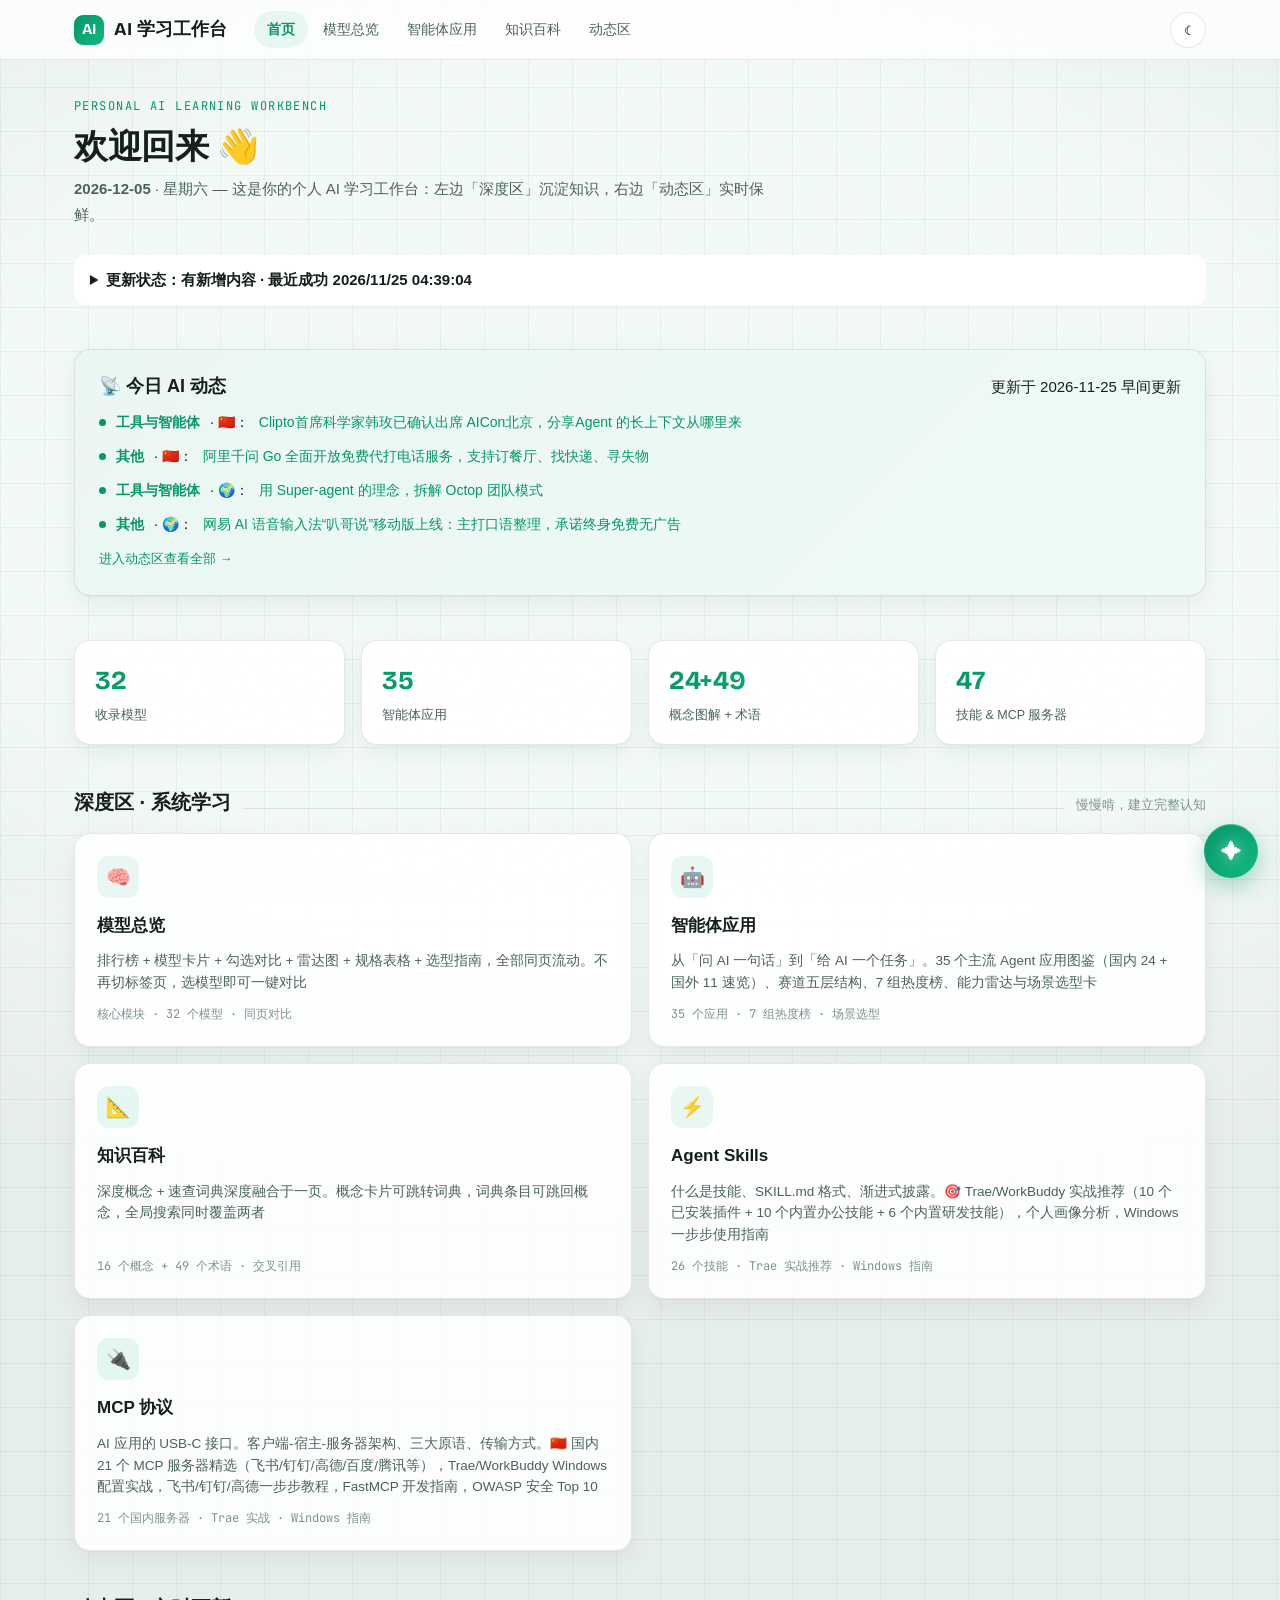
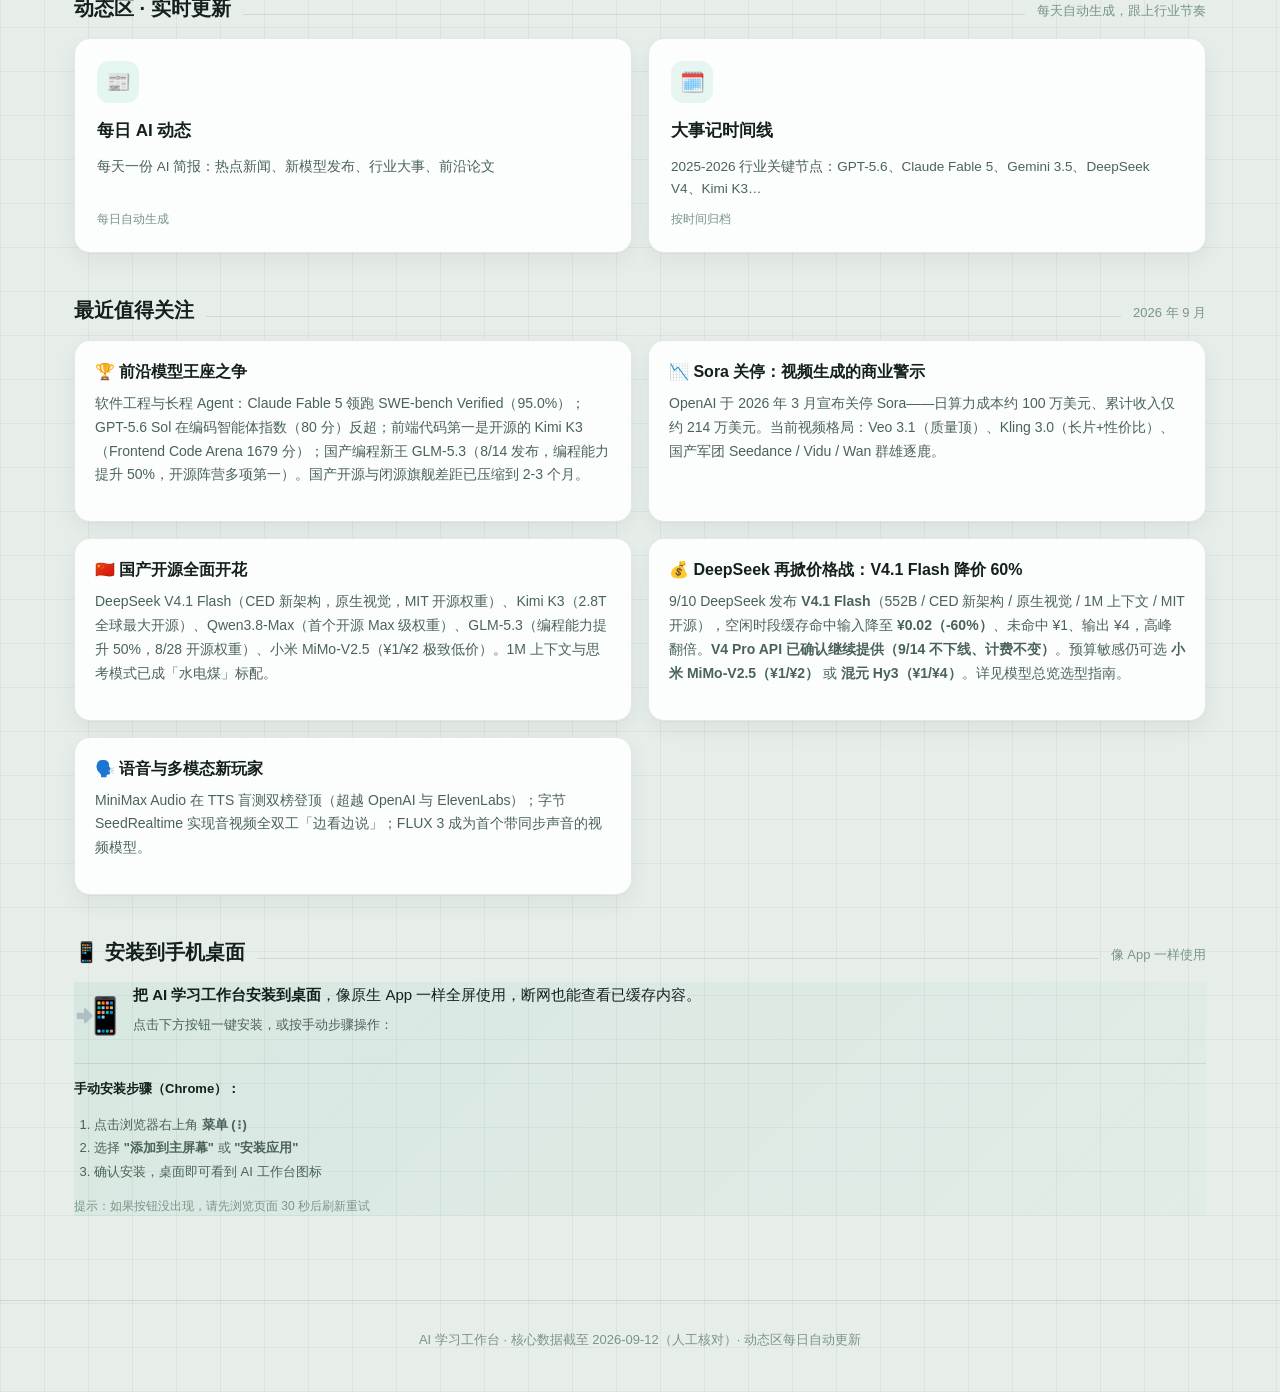
==== index.html @ f8148130 "AI 内容免费更新 2026-11-25_12:39 北京时间" ====
<!-- Generated by Trae Work -->
<!DOCTYPE html>
<html lang="zh-CN">
<head>
<meta charset="UTF-8">
<meta name="viewport" content="width=device-width, initial-scale=1.0, maximum-scale=1.0, user-scalable=no">
<meta name="theme-color" content="#0A1512">
<meta name="apple-mobile-web-app-capable" content="yes">
<meta name="apple-mobile-web-app-status-bar-style" content="black-translucent">
<meta name="apple-mobile-web-app-title" content="AI工作台">
<link rel="manifest" href="./manifest.json">
<link rel="apple-touch-icon" href="./assets/icon-192.png">
<link rel="icon" type="image/x-icon" href="./assets/ai-workbench.ico">
<title>AI 学习工作台 · 首页</title>
<link rel="stylesheet" href="./_shared/css/app.css">
<link rel="stylesheet" href="./_shared/css/splash.css">
</head>
<body>

<nav class="nav">
  <div class="nav-inner">
    <a class="brand" href="index.html">
      <span class="logo">AI</span>
      <span>AI 学习工作台</span>
    </a>
    <div class="nav-links">
      <a href="index.html" class="active">首页</a>
      <a href="models.html">模型总览</a>
      <a href="agents.html">智能体应用</a>
      <a href="concepts.html">知识百科</a>
      <a href="news.html">动态区</a>
    </div>
    <div class="nav-actions">
      <button class="theme-btn" data-theme-btn title="切换主题">☾</button>
    </div>
  </div>
</nav>

<div class="wrap">

  <section class="page-head">
    <span class="kicker">Personal AI Learning Workbench</span>
    <h1>欢迎回来 👋</h1>
    <p class="sub"><b data-today>2026-08-13</b> · <span data-weekday>星期三</span> — 这是你的个人 AI 学习工作台：左边「深度区」沉淀知识，右边「动态区」实时保鲜。</p>
  </section>

  <!-- 今日动态预览：每日定时任务会自动更新此区块（由 update_news.py 联动生成） -->
  <section class="sec" id="today">
    <div class="today-card">
      <div class="dhead">
        <h3>📡 今日 AI 动态</h3>
        <span class="dbadge" data-news-badge>更新于 2026-11-25 早间更新</span>
      </div>
      <!-- __TODAY_CARD__ -->
      <ul>
        <li><b>工具与智能体</b> · 🇨🇳：<a href="https://www.infoq.cn/article/XpM5q7sE88iSlxNsRrVu?utm_source=rss&amp;utm_medium=article" target="_blank" rel="noopener">Clipto首席科学家韩玫已确认出席 AICon北京，分享Agent 的长上下文从哪里来</a></li>
        <li><b>其他</b> · 🇨🇳：<a href="https://www.ithome.com/1/031/977.htm" target="_blank" rel="noopener">阿里千问 Go 全面开放免费代打电话服务，支持订餐厅、找快递、寻失物</a></li>
        <li><b>工具与智能体</b> · 🌍：<a href="https://www.infoq.cn/article/xJVcbBYI4m86a9TIA6HH?utm_source=rss&amp;utm_medium=article" target="_blank" rel="noopener">用 Super-agent 的理念，拆解 Octop 团队模式</a></li>
        <li><b>其他</b> · 🌍：<a href="https://www.ithome.com/1/031/978.htm" target="_blank" rel="noopener">网易 AI 语音输入法“叭哥说”移动版上线：主打口语整理，承诺终身免费无广告</a></li>
      </ul>
      <!-- __END_TODAY_CARD__ -->
      <a class="more" href="news.html">进入动态区查看全部 →</a>
    </div>
  </section>

  <section class="sec">
    <div class="stat-strip">
      <div class="stat"><div class="num">32</div><div class="lbl">收录模型</div></div>
      <div class="stat"><div class="num">35</div><div class="lbl">智能体应用</div></div>
      <div class="stat"><div class="num">24+49</div><div class="lbl">概念图解 + 术语</div></div>
      <div class="stat"><div class="num">47</div><div class="lbl">技能 &amp; MCP 服务器</div></div>
    </div>
  </section>

  <section class="sec">
    <div class="sec-head"><h2>深度区 · 系统学习</h2><div class="rule"></div><span class="hint">慢慢啃，建立完整认知</span></div>
    <div class="grid grid-2">
      <a class="mod-card" href="models.html">
        <div class="icon i1">🧠</div>
        <div class="name">模型总览</div>
        <div class="desc">排行榜 + 模型卡片 + 勾选对比 + 雷达图 + 规格表格 + 选型指南，全部同页流动。不再切标签页，选模型即可一键对比</div>
        <div class="meta">核心模块 · 32 个模型 · 同页对比</div>
      </a>
      <a class="mod-card" href="agents.html">
        <div class="icon i3">🤖</div>
        <div class="name">智能体应用</div>
        <div class="desc">从「问 AI 一句话」到「给 AI 一个任务」。35 个主流 Agent 应用图鉴（国内 24 + 国外 11 速览）、赛道五层结构、7 组热度榜、能力雷达与场景选型卡</div>
        <div class="meta">35 个应用 · 7 组热度榜 · 场景选型</div>
      </a>
      <a class="mod-card" href="concepts.html">
        <div class="icon i2">📐</div>
        <div class="name">知识百科</div>
        <div class="desc">深度概念 + 速查词典深度融合于一页。概念卡片可跳转词典，词典条目可跳回概念，全局搜索同时覆盖两者</div>
        <div class="meta">16 个概念 + 49 个术语 · 交叉引用</div>
      </a>
      <a class="mod-card" href="wiki-skills.html">
        <div class="icon i1">⚡</div>
        <div class="name">Agent Skills</div>
        <div class="desc">什么是技能、SKILL.md 格式、渐进式披露。🎯 Trae/WorkBuddy 实战推荐（10 个已安装插件 + 10 个内置办公技能 + 6 个内置研发技能），个人画像分析，Windows 一步步使用指南</div>
        <div class="meta">26 个技能 · Trae 实战推荐 · Windows 指南</div>
      </a>
      <a class="mod-card" href="wiki-mcp.html">
        <div class="icon i2">🔌</div>
        <div class="name">MCP 协议</div>
        <div class="desc">AI 应用的 USB-C 接口。客户端-宿主-服务器架构、三大原语、传输方式。🇨🇳 国内 21 个 MCP 服务器精选（飞书/钉钉/高德/百度/腾讯等），Trae/WorkBuddy Windows 配置实战，飞书/钉钉/高德一步步教程，FastMCP 开发指南，OWASP 安全 Top 10</div>
        <div class="meta">21 个国内服务器 · Trae 实战 · Windows 指南</div>
      </a>
    </div>
  </section>

  <section class="sec">
    <div class="sec-head"><h2>动态区 · 实时更新</h2><div class="rule"></div><span class="hint">每天自动生成，跟上行业节奏</span></div>
    <div class="grid grid-2">
      <a class="mod-card" href="news.html">
        <div class="icon i2">📰</div>
        <div class="name">每日 AI 动态</div>
        <div class="desc">每天一份 AI 简报：热点新闻、新模型发布、行业大事、前沿论文</div>
        <div class="meta">每日自动生成</div>
      </a>
      <a class="mod-card" href="news.html">
        <div class="icon i3">🗓️</div>
        <div class="name">大事记时间线</div>
        <div class="desc">2025-2026 行业关键节点：GPT-5.6、Claude Fable 5、Gemini 3.5、DeepSeek V4、Kimi K3…</div>
        <div class="meta">按时间归档</div>
      </a>
    </div>
  </section>

  <section class="sec">
    <div class="sec-head"><h2>最近值得关注</h2><div class="rule"></div><span class="hint">2026 年 9 月</span></div>
    <div class="grid grid-2">
      <div class="card">
        <h3 style="font-size:16px">🏆 前沿模型王座之争</h3>
        <p style="font-size:14px;color:var(--muted)">软件工程与长程 Agent：Claude Fable 5 领跑 SWE-bench Verified（95.0%）；GPT-5.6 Sol 在编码智能体指数（80 分）反超；前端代码第一是开源的 Kimi K3（Frontend Code Arena 1679 分）；国产编程新王 GLM-5.3（8/14 发布，编程能力提升 50%，开源阵营多项第一）。国产开源与闭源旗舰差距已压缩到 2-3 个月。</p>
      </div>
      <div class="card">
        <h3 style="font-size:16px">📉 Sora 关停：视频生成的商业警示</h3>
        <p style="font-size:14px;color:var(--muted)">OpenAI 于 2026 年 3 月宣布关停 Sora——日算力成本约 100 万美元、累计收入仅约 214 万美元。当前视频格局：Veo 3.1（质量顶）、Kling 3.0（长片+性价比）、国产军团 Seedance / Vidu / Wan 群雄逐鹿。</p>
      </div>
      <div class="card">
        <h3 style="font-size:16px">🇨🇳 国产开源全面开花</h3>
        <p style="font-size:14px;color:var(--muted)">DeepSeek V4.1 Flash（CED 新架构，原生视觉，MIT 开源权重）、Kimi K3（2.8T 全球最大开源）、Qwen3.8-Max（首个开源 Max 级权重）、GLM-5.3（编程能力提升 50%，8/28 开源权重）、小米 MiMo-V2.5（¥1/¥2 极致低价）。1M 上下文与思考模式已成「水电煤」标配。</p>
      </div>
      <div class="card">
        <h3 style="font-size:16px">💰 DeepSeek 再掀价格战：V4.1 Flash 降价 60%</h3>
        <p style="font-size:14px;color:var(--muted)">9/10 DeepSeek 发布 <b>V4.1 Flash</b>（552B / CED 新架构 / 原生视觉 / 1M 上下文 / MIT 开源），空闲时段缓存命中输入降至 <b>¥0.02（-60%）</b>、未命中 ¥1、输出 ¥4，高峰翻倍。<b>V4 Pro API 已确认继续提供（9/14 不下线、计费不变）</b>。预算敏感仍可选 <b>小米 MiMo-V2.5（¥1/¥2）</b> 或 <b>混元 Hy3（¥1/¥4）</b>。详见模型总览选型指南。</p>
      </div>
      <div class="card">
        <h3 style="font-size:16px">🗣️ 语音与多模态新玩家</h3>
        <p style="font-size:14px;color:var(--muted)">MiniMax Audio 在 TTS 盲测双榜登顶（超越 OpenAI 与 ElevenLabs）；字节 SeedRealtime 实现音视频全双工「边看边说」；FLUX 3 成为首个带同步声音的视频模型。</p>
      </div>
    </div>
  </section>

  <!-- PWA 安装引导卡片 -->
  <section class="sec">
    <div class="sec-head"><h2>📱 安装到手机桌面</h2><div class="rule"></div><span class="hint">像 App 一样使用</span></div>
    <div class="info-card" style="background:linear-gradient(135deg,#05966911,#05966905);border-color:var(--accent);">
      <div style="display:flex;align-items:center;gap:14px;flex-wrap:wrap;">
        <span style="font-size:36px;">📲</span>
        <div style="flex:1;min-width:200px;">
          <p style="font-size:15px;color:var(--ink);margin-bottom:6px;"><b>把 AI 学习工作台安装到桌面</b>，像原生 App 一样全屏使用，断网也能查看已缓存内容。</p>
          <p style="font-size:13px;color:var(--muted);">点击下方按钮一键安装，或按手动步骤操作：</p>
        </div>
      </div>
      <button id="manual-install-btn" style="display:none;margin-top:14px;background:linear-gradient(135deg,#059669,#047857);color:#fff;border:none;border-radius:10px;padding:12px 28px;font-size:15px;font-weight:700;cursor:pointer;box-shadow:0 2px 8px rgba(5,150,105,0.3);width:100%;">立即安装</button>
      <div style="margin-top:14px;padding-top:14px;border-top:1px solid var(--rule);">
        <p style="font-size:13px;color:var(--muted);margin-bottom:8px;"><b style="color:var(--ink);">手动安装步骤（Chrome）：</b></p>
        <ol style="font-size:13px;color:var(--muted);line-height:1.8;padding-left:20px;">
          <li>点击浏览器右上角 <b>菜单 (⋮)</b></li>
          <li>选择 <b>"添加到主屏幕"</b> 或 <b>"安装应用"</b></li>
          <li>确认安装，桌面即可看到 AI 工作台图标</li>
        </ol>
        <p style="font-size:12px;color:var(--faint);margin-top:8px;">提示：如果按钮没出现，请先浏览页面 30 秒后刷新重试</p>
      </div>
    </div>
  </section>

</div>

<footer>
  <div>AI 学习工作台 · 核心数据截至 2026-09-12（人工核对）· 动态区每日自动更新</div>
</footer>

<!-- PWA 安装浮动提示条 -->
<div id="install-banner" style="display:none;position:fixed;bottom:70px;left:50%;transform:translateX(-50%);width:calc(100% - 32px);max-width:420px;background:linear-gradient(135deg,#059669,#047857);color:#fff;border-radius:14px;padding:14px 16px;box-shadow:0 4px 20px rgba(5,150,105,0.4);z-index:9999;align-items:center;gap:12px;font-size:14px;">
  <span style="font-size:24px;flex-shrink:0;">📱</span>
  <div style="flex:1;line-height:1.5;">
    <b>安装到桌面</b><br>
    <span style="font-size:12px;opacity:0.9;">像 App 一样使用，离线也能看</span>
  </div>
  <button id="install-btn" style="background:#fff;color:#059669;border:none;border-radius:8px;padding:8px 16px;font-size:13px;font-weight:700;cursor:pointer;flex-shrink:0;white-space:nowrap;">安装</button>
  <button id="install-close" style="background:rgba(255,255,255,0.2);color:#fff;border:none;border-radius:50%;width:24px;height:24px;font-size:14px;cursor:pointer;flex-shrink:0;display:flex;align-items:center;justify-content:center;line-height:1;">×</button>
</div>

<script src="./_shared/js/app.js"></script>
<script src="./_shared/js/splash.js"></script>
</body>
</html>
---- _shared/css/app.css ----
/* ============================================================
   AI 学习工作台 · 共享样式系统
   ============================================================ */

@font-face {
  font-family: 'BricolageGrotesque';
  src: url('../fonts/BricolageGrotesque-Regular.ttf') format('truetype');
  font-weight: 400;
  font-style: normal;
  font-display: swap;
}
@font-face {
  font-family: 'BricolageGrotesque';
  src: url('../fonts/BricolageGrotesque-Bold.ttf') format('truetype');
  font-weight: 700;
  font-style: normal;
  font-display: swap;
}
@font-face {
  font-family: 'JetBrainsMono';
  src: url('../fonts/JetBrainsMono-Regular.ttf') format('truetype');
  font-weight: 400;
  font-style: normal;
  font-display: swap;
}

/* ---------- 主题变量 ---------- */
:root {
  color-scheme: light;
  --bg: #F4FBF7;
  --bg2: #FFFFFF;
  --ink: #14201B;
  --muted: #4A6358;
  --faint: #7A9489;
  --rule: rgba(20, 32, 27, 0.10);
  --accent: #059669;
  --accent-soft: rgba(5, 150, 105, 0.08);
  --accent-strong: rgba(5, 150, 105, 0.14);
  --accent2: #10B981;
  --accent2-soft: rgba(16, 185, 129, 0.10);
  --danger: #E8463A;
  --shadow: 0 1px 2px rgba(20, 32, 27, 0.04), 0 8px 24px rgba(20, 32, 27, 0.06);
  --shadow-lg: 0 2px 4px rgba(20, 32, 27, 0.05), 0 16px 40px rgba(20, 32, 27, 0.10);
  --radius: 10px;
  --radius-lg: 16px;
  --font-sans: 'PingFang SC', 'Microsoft YaHei', 'Noto Sans SC', -apple-system, 'Segoe UI', Roboto, sans-serif;
  --font-display: 'BricolageGrotesque', 'PingFang SC', 'Microsoft YaHei', sans-serif;
  --font-mono: 'JetBrainsMono', ui-monospace, Consolas, monospace;
  --nav-h: 60px;
  /* ---- 图表配色（厂商色板，散点图等按厂商分组时用）----
   * 亮色主题：高饱和 + 彼此色相拉开，浅底上互相可辨 */
  --chart-c1: #059669;
  --chart-c2: #2563EB;
  --chart-c3: #D97706;
  --chart-c4: #7C3AED;
  --chart-c5: #0891B2;
  --chart-c6: #DB2777;
  --chart-c7: #65A30D;
  --chart-c8: #EA580C;
  --chart-c9: #4F46E5;
  --chart-c10: #0D9488;
  --chart-c11: #C026D3;
  --chart-c12: #B45309;
  --page-bg: radial-gradient(1100px 420px at 12% -6%, rgba(5, 150, 105, 0.07), transparent 60%),
             radial-gradient(900px 380px at 88% -4%, rgba(16, 185, 129, 0.08), transparent 55%);
}

:root[data-theme="dark"] {
  color-scheme: dark;
  --bg: #0D1A14;
  --bg2: #152620;
  --ink: #E4F5EC;
  --muted: #9CC4B0;
  --faint: #5E8270;
  --rule: rgba(228, 245, 236, 0.10);
  --accent: #34D399;
  --accent-soft: rgba(52, 211, 153, 0.12);
  --accent-strong: rgba(52, 211, 153, 0.20);
  --accent2: #6EE7B7;
  --accent2-soft: rgba(110, 231, 183, 0.12);
  --danger: #F27062;
  --shadow: 0 1px 2px rgba(0, 0, 0, 0.3), 0 8px 24px rgba(0, 0, 0, 0.35);
  --shadow-lg: 0 2px 4px rgba(0, 0, 0, 0.35), 0 16px 40px rgba(0, 0, 0, 0.45);
  /* 暗色主题厂商色板：统一提亮 + 降饱和，暗底上不刺眼、互相仍可分 */
  --chart-c1: #34D399;
  --chart-c2: #60A5FA;
  --chart-c3: #FBBF24;
  --chart-c4: #A78BFA;
  --chart-c5: #22D3EE;
  --chart-c6: #F472B6;
  --chart-c7: #A3E635;
  --chart-c8: #FB923C;
  --chart-c9: #818CF8;
  --chart-c10: #2DD4BF;
  --chart-c11: #E879F9;
  --chart-c12: #FCD34D;
  --page-bg: radial-gradient(1100px 420px at 12% -6%, rgba(52, 211, 153, 0.10), transparent 60%),
             radial-gradient(900px 380px at 88% -4%, rgba(110, 231, 183, 0.08), transparent 55%);
}

@media (prefers-color-scheme: dark) {
  :root:not([data-theme]) { color-scheme: dark; }
}

/* ---------- 基础 ---------- */
* { box-sizing: border-box; }
html { -webkit-text-size-adjust: 100%; overflow-x: hidden; }
body {
  margin: 0;
  font-family: var(--font-sans);
  font-size: 15px;
  line-height: 1.7;
  color: var(--ink);
  background: var(--page-bg), var(--bg);
  overflow-x: hidden;
  background-attachment: fixed;
}

/* 移动端：移除 background-attachment: fixed（安卓长页面渲染 bug 根源） */
@media (max-width: 640px) {
  body { background-attachment: scroll; }
}
a { color: var(--accent); text-decoration: none; }
a:hover { text-decoration: underline; }
h1, h2, h3, h4 { line-height: 1.35; margin: 0 0 0.6em; font-weight: 700; }
p { margin: 0 0 1em; }
code {
  font-family: var(--font-mono);
  font-size: 0.88em;
  background: var(--accent-soft);
  color: var(--accent);
  padding: 0.12em 0.4em;
  border-radius: 6px;
}
::selection { background: var(--accent-strong); }

/* ---------- 导航 ---------- */
.nav {
  position: sticky;
  top: 0;
  z-index: 100;
  height: var(--nav-h);
  background: color-mix(in srgb, var(--bg2) 82%, transparent);
  backdrop-filter: blur(14px);
  -webkit-backdrop-filter: blur(14px);
  border-bottom: 1px solid var(--rule);
}
.nav-inner {
  max-width: 1180px;
  margin: 0 auto;
  padding: 0 24px;
  height: 100%;
  display: flex;
  align-items: center;
  gap: 8px;
}
.brand {
  display: flex;
  align-items: center;
  gap: 10px;
  font-family: var(--font-display);
  font-weight: 700;
  font-size: 18px;
  color: var(--ink);
  letter-spacing: 0.2px;
  margin-right: 18px;
  white-space: nowrap;
}
.brand:hover { text-decoration: none; }
.brand .logo {
  width: 30px;
  height: 30px;
  border-radius: 9px;
  background: linear-gradient(135deg, var(--accent), var(--accent2));
  display: grid;
  place-items: center;
  color: #fff;
  font-size: 15px;
  font-weight: 700;
  flex: none;
}
.nav-links {
  display: flex;
  gap: 2px;
  overflow-x: auto;
  scrollbar-width: none;
  flex: 1;
}
.nav-links::-webkit-scrollbar { display: none; }
.nav-links a {
  padding: 7px 13px;
  border-radius: 999px;
  font-size: 14px;
  color: var(--muted);
  white-space: nowrap;
  transition: all 0.15s ease;
}
.nav-links a:hover { color: var(--ink); background: var(--accent-soft); text-decoration: none; }
.nav-links a.active {
  color: var(--accent);
  background: var(--accent-soft);
  font-weight: 600;
}
.nav-actions { display: flex; align-items: center; gap: 10px; flex: none; }
.theme-btn {
  border: 1px solid var(--rule);
  background: var(--bg2);
  color: var(--muted);
  width: 36px;
  height: 36px;
  border-radius: 50%;
  cursor: pointer;
  font-size: 15px;
  display: grid;
  place-items: center;
  transition: all 0.15s ease;
}
.theme-btn:hover { color: var(--accent); border-color: var(--accent); }

/* ---------- 布局 ---------- */
.wrap { max-width: 1180px; margin: 0 auto; padding: 36px 24px 72px; }
.page-head { margin-bottom: 28px; }
.page-head .kicker {
  font-family: var(--font-mono);
  font-size: 12px;
  letter-spacing: 0.12em;
  text-transform: uppercase;
  color: var(--accent);
  margin-bottom: 8px;
  display: block;
}
.page-head h1 {
  font-family: var(--font-display);
  font-size: clamp(26px, 4vw, 34px);
  font-weight: 700;
  letter-spacing: -0.3px;
  margin-bottom: 6px;
}
.page-head .sub { color: var(--muted); max-width: 720px; font-size: 15px; }
.sec { margin: 44px 0 0; }
.sec-head { display: flex; align-items: baseline; gap: 12px; margin-bottom: 16px; }
.sec-head h2 { font-size: 20px; margin: 0; flex: none; }
.sec-head .rule { flex: 1; height: 1px; background: var(--rule); }
.sec-head .hint { color: var(--faint); font-size: 13px; }

/* ---------- 卡片 ---------- */
.card {
  background: color-mix(in srgb, var(--bg2) 88%, transparent);
  border: 1px solid var(--rule);
  border-radius: var(--radius-lg);
  padding: 20px;
  box-shadow: var(--shadow);
}
.grid { display: grid; gap: 16px; }
.grid-2 { grid-template-columns: repeat(2, 1fr); }
.grid-3 { grid-template-columns: repeat(3, 1fr); }
.grid-4 { grid-template-columns: repeat(4, 1fr); }

/* 首页模块卡 */
.mod-card {
  background: color-mix(in srgb, var(--bg2) 88%, transparent);
  border: 1px solid var(--rule);
  border-radius: var(--radius-lg);
  padding: 22px;
  box-shadow: var(--shadow);
  display: flex;
  flex-direction: column;
  gap: 10px;
  transition: transform 0.18s ease, box-shadow 0.18s ease, border-color 0.18s ease;
  color: var(--ink);
}
.mod-card:hover {
  text-decoration: none;
  transform: translateY(-3px);
  box-shadow: var(--shadow-lg);
  border-color: var(--accent);
}
.mod-card .icon {
  width: 42px;
  height: 42px;
  border-radius: 12px;
  display: grid;
  place-items: center;
  font-size: 20px;
  margin-bottom: 4px;
}
.mod-card .icon.i1 { background: var(--accent-soft); }
.mod-card .icon.i2 { background: var(--accent2-soft); }
.mod-card .icon.i3 { background: linear-gradient(135deg, var(--accent-soft), var(--accent2-soft)); }
.mod-card .name { font-size: 17px; font-weight: 700; }
.mod-card .desc { font-size: 13.5px; color: var(--muted); line-height: 1.6; flex: 1; }
.mod-card .meta { font-family: var(--font-mono); font-size: 12px; color: var(--faint); }

/* 标签 */
.tags { display: flex; flex-wrap: wrap; gap: 6px; }
.tag {
  display: inline-block;
  font-size: 12px;
  font-weight: 600;
  padding: 3px 10px;
  border-radius: 999px;
  border: 1px solid var(--rule);
  color: var(--muted);
  background: var(--bg2);
  white-space: nowrap;
}
.tag.t-accent { color: var(--accent); border-color: var(--accent); background: var(--accent-soft); }
.tag.t-teal { color: var(--accent2); border-color: var(--accent2); background: var(--accent2-soft); }
.tag.t-amber { color: #B45309; border-color: rgba(180, 83, 9, 0.35); background: rgba(245, 158, 11, 0.10); }
.tag.t-red { color: var(--danger); border-color: rgba(232, 70, 58, 0.35); background: rgba(232, 70, 58, 0.08); }

/* 徽章条 */
.stat-strip { display: grid; grid-template-columns: repeat(4, 1fr); gap: 16px; margin: 24px 0; }
.stat {
  background: color-mix(in srgb, var(--bg2) 88%, transparent);
  border: 1px solid var(--rule);
  border-radius: var(--radius-lg);
  padding: 18px 20px;
  box-shadow: var(--shadow);
}
.stat .num {
  font-family: var(--font-display);
  font-size: 26px;
  font-weight: 700;
  letter-spacing: -0.3px;
  background: linear-gradient(120deg, var(--accent), var(--accent2));
  -webkit-background-clip: text;
  background-clip: text;
  color: transparent;
}
.stat .lbl { font-size: 12.5px; color: var(--muted); margin-top: 2px; }

/* ---------- 表格 ---------- */
.table-wrap {
  overflow-x: auto;
  overflow-y: auto;
  max-height: 640px;
  border: 1px solid var(--rule);
  border-radius: var(--radius);
  background: var(--bg2);
  box-shadow: var(--shadow);
}
table { width: 100%; border-collapse: collapse; font-size: 14px; min-width: 720px; }
th {
  text-align: left;
  font-size: 12.5px;
  font-weight: 600;
  color: var(--muted);
  padding: 12px 14px;
  border-bottom: 1px solid var(--rule);
  background: color-mix(in srgb, var(--bg2) 96%, var(--ink) 4%);
  position: sticky;
  top: 0;
  z-index: 1;
  white-space: nowrap;
}
td { padding: 12px 14px; border-bottom: 1px solid var(--rule); vertical-align: top; }
tr:last-child td { border-bottom: none; }
tbody tr { transition: background 0.12s ease; }
tbody tr:hover { background: var(--accent-soft); }
td .row-t { font-weight: 600; }

/* 模型卡片（知识库） */
.model-card {
  background: color-mix(in srgb, var(--bg2) 88%, transparent);
  border: 1px solid var(--rule);
  border-radius: var(--radius-lg);
  padding: 22px;
  box-shadow: var(--shadow);
  display: flex;
  flex-direction: column;
  gap: 12px;
}
.model-card .head { display: flex; align-items: flex-start; justify-content: space-between; gap: 12px; }
.model-card .head h3 { font-size: 18px; margin: 0; }
.model-card .head .en { font-family: var(--font-display); font-size: 13px; color: var(--faint); font-weight: 400; }
.model-card .kv { display: grid; grid-template-columns: 74px 1fr; gap: 6px 10px; font-size: 13.5px; }
.model-card .kv dt { color: var(--faint); font-size: 12.5px; }
.model-card .kv dd { margin: 0; color: var(--ink); }
.model-card .desc { font-size: 13.5px; color: var(--muted); line-height: 1.7; }
.model-card .fact {
  background: var(--accent-soft);
  border-left: 3px solid var(--accent);
  border-radius: 0 8px 8px 0;
  padding: 10px 14px;
  font-size: 13px;
  color: var(--ink);
}
.model-card .fact b { color: var(--accent); }

/* 概念卡 */
.concept-card {
  background: color-mix(in srgb, var(--bg2) 88%, transparent);
  border: 1px solid var(--rule);
  border-radius: var(--radius-lg);
  padding: 22px;
  box-shadow: var(--shadow);
  display: flex;
  flex-direction: column;
  gap: 8px;
}
.concept-card .term { font-size: 17px; font-weight: 700; display: flex; align-items: center; gap: 10px; flex-wrap: wrap; }
.concept-card .term .en { font-family: var(--font-mono); font-size: 12.5px; color: var(--accent); font-weight: 400; }
.concept-card p { font-size: 14px; color: var(--muted); line-height: 1.75; margin: 0; }
.concept-card .eg {
  background: var(--accent2-soft);
  border-radius: 8px;
  padding: 10px 14px;
  font-size: 13px;
  color: var(--ink);
}
.concept-card .eg b { color: var(--accent2); }

/* 词典 */
.gloss-search {
  width: 100%;
  max-width: 560px;
  padding: 12px 18px;
  font-size: 15px;
  font-family: var(--font-sans);
  color: var(--ink);
  background: var(--bg2);
  border: 1px solid var(--rule);
  border-radius: 999px;
  outline: none;
  box-shadow: var(--shadow);
  transition: border-color 0.15s ease;
}
.gloss-search:focus { border-color: var(--accent); }
.gloss-list { margin-top: 20px; display: grid; gap: 10px; }
.gloss-item {
  background: color-mix(in srgb, var(--bg2) 88%, transparent);
  border: 1px solid var(--rule);
  border-radius: var(--radius);
  padding: 14px 18px;
  display: flex;
  gap: 16px;
  align-items: baseline;
  box-shadow: var(--shadow);
}
.gloss-item .gt {
  font-family: var(--font-mono);
  font-size: 14px;
  font-weight: 700;
  color: var(--accent);
  min-width: 150px;
  flex: none;
}
.gloss-item .gd { font-size: 14px; color: var(--muted); }
.gloss-item .gd b { color: var(--ink); font-weight: 600; }
.hidden { display: none !important; }

/* 动态区 */
.tabs { display: flex; gap: 4px; border-bottom: 1px solid var(--rule); margin-bottom: 22px; overflow-x: auto; scrollbar-width: none; }
.tabs::-webkit-scrollbar { display: none; }
.tab-btn {
  border: none;
  background: none;
  padding: 10px 16px;
  font-size: 14.5px;
  font-weight: 600;
  color: var(--muted);
  cursor: pointer;
  border-bottom: 2px solid transparent;
  margin-bottom: -1px;
  white-space: nowrap;
  transition: color 0.15s ease;
  font-family: var(--font-sans);
}
.tab-btn:hover { color: var(--ink); }
.tab-btn.active { color: var(--accent); border-bottom-color: var(--accent); }
.tab-pane { display: none; }
.tab-pane.active { display: block; }

.news-day {
  background: color-mix(in srgb, var(--bg2) 88%, transparent);
  border: 1px solid var(--rule);
  border-radius: var(--radius-lg);
  padding: 22px 24px;
  margin-bottom: 18px;
  box-shadow: var(--shadow);
}
.news-day .dhead { display: flex; align-items: center; gap: 14px; margin-bottom: 14px; }
.news-day .ddate { font-family: var(--font-display); font-size: 20px; font-weight: 700; letter-spacing: -0.2px; }
.news-day .dbadge {
  font-size: 12px;
  font-weight: 600;
  color: var(--accent);
  background: var(--accent-soft);
  padding: 3px 12px;
  border-radius: 999px;
  border: 1px solid var(--accent);
}
.news-item {
  display: flex;
  gap: 14px;
  padding: 12px 0;
  border-top: 1px dashed var(--rule);
  align-items: flex-start;
}
.news-item:first-of-type { border-top: none; }
.news-item .cat {
  flex: none;
  font-size: 12px;
  font-weight: 700;
  padding: 3px 10px;
  border-radius: 8px;
  margin-top: 2px;
  min-width: 64px;
  text-align: center;
}
.news-item .cat.c-model { background: var(--accent-soft); color: var(--accent); }
.news-item .cat.c-news { background: var(--accent2-soft); color: var(--accent2); }
.news-item .cat.c-paper { background: var(--accent-strong); color: var(--accent); }
.news-item .cat.c-event { background: rgba(245, 158, 11, 0.12); color: #B45309; }
.news-item .body h4 { font-size: 15px; margin: 0 0 4px; }
.news-item .body p { font-size: 13.5px; color: var(--muted); margin: 0; }
.news-item .body .src { font-size: 12px; color: var(--faint); margin-top: 6px; display: block; }
.news-item .body h4 a { color: inherit; text-decoration: none; }
.news-item .body h4 a:hover { color: var(--accent); text-decoration: underline; }
.news-item .body .src a { color: var(--faint); text-decoration: none; }
.news-item .body .src a:hover { color: var(--accent); text-decoration: underline; }

/* 国内外分区标签 */
.news-region {
  display: flex;
  align-items: center;
  gap: 8px;
  margin: 14px 0 4px;
  padding-top: 10px;
  border-top: 1px solid var(--rule);
}
.news-region:first-child { border-top: none; margin-top: 0; padding-top: 0; }
.region-tag {
  font-size: 13px;
  font-weight: 700;
  padding: 3px 12px;
  border-radius: 999px;
}
.region-tag.region-cn { background: rgba(34, 197, 94, 0.12); color: #16a34a; }
.region-tag.region-global { background: rgba(59, 130, 246, 0.12); color: #2563eb; }
:root[data-theme="dark"] .region-tag.region-cn { background: rgba(34, 197, 94, 0.18); color: #4ade80; }
:root[data-theme="dark"] .region-tag.region-global { background: rgba(59, 130, 246, 0.18); color: #60a5fa; }

/* 首页动态预览 */
.today-card {
  background: linear-gradient(135deg, color-mix(in srgb, var(--accent) 8%, var(--bg2)), color-mix(in srgb, var(--accent2) 7%, var(--bg2)));
  border: 1px solid var(--rule);
  border-radius: var(--radius-lg);
  padding: 24px;
  box-shadow: var(--shadow);
}
.today-card .dhead { display: flex; justify-content: space-between; align-items: center; margin-bottom: 12px; flex-wrap: wrap; gap: 8px; }
.today-card h3 { margin: 0; font-size: 18px; }
.today-card ul { margin: 0; padding: 0; list-style: none; display: grid; gap: 10px; }
.today-card li { font-size: 14px; color: var(--ink); display: flex; gap: 10px; align-items: flex-start; }
.today-card li::before { content: ''; flex: none; width: 7px; height: 7px; border-radius: 50%; background: var(--accent); margin-top: 8px; }
.today-card li b { color: var(--accent); font-weight: 600; }
.today-card .more { font-size: 13px; margin-top: 12px; display: inline-block; }

/* 按钮 */
.btn {
  display: inline-block;
  padding: 9px 20px;
  border-radius: 999px;
  font-size: 14px;
  font-weight: 600;
  border: 1px solid var(--accent);
  color: var(--accent);
  background: transparent;
  cursor: pointer;
  transition: all 0.15s ease;
  font-family: var(--font-sans);
}
.btn:hover { background: var(--accent-soft); text-decoration: none; }
.btn-solid {
  background: linear-gradient(135deg, var(--accent), var(--accent2));
  color: #fff;
  border: none;
  box-shadow: 0 4px 14px rgba(5, 150, 105, 0.30);
}
.btn-solid:hover { filter: brightness(1.06); background: linear-gradient(135deg, var(--accent), var(--accent2)); color: #fff; }

/* 空状态 */
.empty { text-align: center; color: var(--faint); padding: 48px 0; font-size: 14px; }

/* ---- 折叠（全局）---- */
details.fold { border:1px solid var(--rule); border-radius:10px; margin:12px 0; }
details.fold summary { padding:14px 18px; font-weight:700; color:var(--accent); cursor:pointer; font-size:14px; user-select:none; border-radius:10px; }
details.fold summary:hover { background:var(--accent-soft); }
details.fold[open] summary { border-bottom:1px solid var(--rule); border-radius:10px 10px 0 0; }
details.fold .fold-body { padding:14px 18px; }

/* ---------- 页脚 ---------- */
footer {
  border-top: 1px solid var(--rule);
  padding: 28px 24px 40px;
  color: var(--faint);
  font-size: 13px;
  text-align: center;
}
footer .sources ol {
  text-align: left;
  max-width: 860px;
  margin: 12px auto 0;
  padding-left: 1.2rem;
  font-size: 12.5px;
  color: var(--faint);
}
footer .sources li { margin-bottom: 6px; overflow-wrap: break-word; word-break: break-all; }
footer .sources .src-title { color: var(--muted); word-break: normal; }
footer .sources .src-url { display: block; color: var(--accent); font-size: 12px; word-break: break-all; }

/* ---------- 响应式 ---------- */

/* ---- 底部导航栏（仅移动端）---- */
.bottom-nav {
  display: none;
  position: fixed !important;
  bottom: 0 !important; left: 0 !important; right: 0 !important;
  z-index: 99999 !important;
  background: var(--bg2);
  border-top: 1px solid var(--rule);
  padding-bottom: env(safe-area-inset-bottom, 0);
  transform: translateZ(0);
  will-change: transform;
}
.bottom-nav-inner {
  display: flex;
  max-width: 500px;
  margin: 0 auto;
  height: 56px;
}
.bottom-nav a {
  flex: 1;
  display: flex;
  flex-direction: column;
  align-items: center;
  justify-content: center;
  gap: 2px;
  font-size: 10px;
  color: var(--faint);
  text-decoration: none;
  transition: color .15s;
  -webkit-tap-highlight-color: transparent;
}
.bottom-nav a .bn-icon { font-size: 20px; line-height: 1; }
.bottom-nav a.active { color: var(--accent); }
.bottom-nav a:active { color: var(--accent); }

@media (max-width: 900px) {
  .grid-4 { grid-template-columns: repeat(2, 1fr); }
  .grid-3 { grid-template-columns: repeat(2, 1fr); }
  .stat-strip { grid-template-columns: repeat(2, 1fr); }
  .page-head h1 { font-size: 26px; }
}

@media (max-width: 640px) {
  /* 底部导航显示 */
  .bottom-nav { display: block; }
  body { padding-bottom: calc(56px + env(safe-area-inset-bottom, 0px)); }

  /* 顶部导航简化 */
  .nav-inner { padding: 0 12px; }
  .brand { font-size: 15px; margin-right: 6px; gap: 7px; }
  .brand .logo { width: 26px; height: 26px; font-size: 13px; border-radius: 7px; }
  .brand span:last-child { display: none; }
  .nav-links { display: none; }
  .nav-actions { margin-left: auto; }
  .theme-btn { width: 32px; height: 32px; font-size: 14px; }

  /* 内容区域 */
  .wrap { padding: 20px 14px 72px; }
  .page-head { margin-bottom: 20px; }
  .page-head h1 { font-size: 22px; }
  .page-head .sub { font-size: 13.5px; line-height: 1.6; }
  .page-head .kicker { font-size: 11px; }
  body { font-size: 14px; }

  /* 网格全部单列 */
  .grid-2, .grid-3, .grid-4 { grid-template-columns: 1fr; gap: 12px; }
  .stat-strip { grid-template-columns: 1fr 1fr; gap: 10px; }
  .stat .num { font-size: 22px; }

  /* 区块标题 */
  .sec { margin-bottom: 24px; }
  .sec-head h2 { font-size: 17px; }
  .sec-head .hint { font-size: 11px; }

  /* 卡片 */
  .card { padding: 14px 16px; }
  .gloss-item { flex-direction: column; gap: 4px; }
  .model-card .head { flex-direction: column; }
  .model-card { padding: 16px; }

  /* 表格滚动 */
  .table-wrap, table { display: block; overflow-x: auto; -webkit-overflow-scrolling: touch; white-space: nowrap; scrollbar-width: none; }
  .table-wrap::-webkit-scrollbar, table::-webkit-scrollbar { display: none; }

  /* 标签按钮 */
  .tabs { gap: 4px; }
  .tab-btn { padding: 8px 12px; font-size: 13px; }

  /* 页脚 */
  footer { padding: 20px 14px; }
  footer .sources ol { padding-left: 18px; }

  /* 模型详情弹窗 */
  .modal-overlay { padding: 0; align-items: flex-end; }
  .modal-box {
    max-width: 100%; border-radius: 16px 16px 0 0;
    padding: 20px 18px 32px; max-height: 85vh; overflow-y: auto;
  }

  /* 排行榜单列 */
  .rank-grid { grid-template-columns: 1fr; gap: 12px; }
  .rank-box { padding: 14px; }
  .rank-bar-bg { width: 50px; }

  /* 紧凑卡片 */
  .mini-card { padding: 14px; }
  .mini-card .mc-name { font-size: 15px; }

  /* 概念页代码块 */
  pre { font-size: 12px; padding: 12px; }

  /* 标题缩小 */
  h2 { font-size: 18px; }
  h3 { font-size: 15px; }
}

/* ---- 超小屏（iPhone SE 等）---- */
@media (max-width: 380px) {
  .wrap { padding: 16px 10px 72px; }
  .page-head h1 { font-size: 20px; }
  .brand .logo { width: 24px; height: 24px; font-size: 12px; }
  .bottom-nav a { font-size: 9px; }
  .bottom-nav a .bn-icon { font-size: 18px; }
  .stat .num { font-size: 19px; }
}

/* ============================================================
   v15 视觉升级 · 背景高级化（变量层，追加覆盖）
   细网格 + 噪点 + 暗角，浅色精致 / 深色沉浸；无动画、单帧合成。
   ============================================================ */
:root {
  --grid-line: rgba(20, 32, 27, 0.05);
  --grid-size: 44px;
  --bg-vignette: radial-gradient(1200px 760px at 50% 16%, transparent 55%, rgba(20, 32, 27, 0.06));
  --noise-uri: url("data:image/svg+xml,%3Csvg xmlns='http://www.w3.org/2000/svg' width='140' height='140'%3E%3Cfilter id='n'%3E%3CfeTurbulence type='fractalNoise' baseFrequency='0.9' numOctaves='2' stitchTiles='stitch'/%3E%3C/filter%3E%3Crect width='140' height='140' filter='url(%23n)'/%3E%3C/svg%3E");
  --noise-opacity: 0.05;
  --bg-grid: repeating-linear-gradient(0deg, var(--grid-line) 0 1px, transparent 1px var(--grid-size)),
             repeating-linear-gradient(90deg, var(--grid-line) 0 1px, transparent 1px var(--grid-size));
  --scroll-thumb: rgba(20, 32, 27, 0.16);
  --ring: rgba(5, 150, 105, 0.16);
}
:root[data-theme="dark"] {
  --grid-line: rgba(228, 245, 236, 0.055);
  --bg-vignette: radial-gradient(1100px 700px at 50% 10%, transparent 44%, rgba(0, 0, 0, 0.55));
  --noise-opacity: 0.07;
  --scroll-thumb: rgba(228, 245, 236, 0.16);
  --ring: rgba(52, 211, 153, 0.20);
}

/* body：光晕 + 暗角 + 细网格 分层；isolation 保证噪点层压在背景之上、内容之下 */
body {
  background: var(--bg-vignette), var(--page-bg), var(--bg-grid), var(--bg);
  isolation: isolate;
}
body::before {
  content: '';
  position: fixed;
  inset: 0;
  z-index: -1;
  pointer-events: none;
  background-image: var(--noise-uri);
  opacity: var(--noise-opacity);
}

/* ---------- 全局细节：滚动条 / 焦点环 ---------- */
* { scrollbar-width: thin; scrollbar-color: var(--scroll-thumb) transparent; }
*::-webkit-scrollbar { width: 9px; height: 9px; }
*::-webkit-scrollbar-track { background: transparent; }
*::-webkit-scrollbar-thumb {
  background: var(--scroll-thumb);
  border-radius: 8px;
  border: 2px solid transparent;
  background-clip: padding-box;
}
*::-webkit-scrollbar-thumb:hover { background: var(--accent); background-clip: padding-box; }
:focus-visible { outline: 2px solid var(--accent); outline-offset: 2px; }

/* ---------- 玻璃卡片统一高级化：顶部高光发丝线 ---------- */
.card, .mod-card, .stat, .model-card, .concept-card, .gloss-item,
.news-day, .today-card, .mini-card, .rank-box { position: relative; }
.card::before, .mod-card::before, .stat::before, .model-card::before,
.concept-card::before, .gloss-item::before, .news-day::before,
.today-card::before, .mini-card::before, .rank-box::before {
  content: '';
  position: absolute;
  top: 0; left: 18px; right: 18px;
  height: 1px;
  background: linear-gradient(90deg, transparent,
    color-mix(in srgb, #ffffff 72%, transparent) 25%,
    color-mix(in srgb, #ffffff 30%, transparent) 75%, transparent);
  border-radius: 999px;
  pointer-events: none;
  opacity: .55;
}

/* ============================================================
   v15 AI 对话悬浮球 · ChatBot 组件（.ai-*，全站由 app.js 注入）
   ============================================================ */
#ai-chat { font-family: var(--font-sans); }

/* 悬浮球 */
.ai-fab {
  position: fixed;
  right: 22px; bottom: 22px;
  z-index: 100000;
  width: 54px; height: 54px;
  border: none; cursor: pointer;
  border-radius: 50%;
  background: linear-gradient(135deg, var(--accent), var(--accent2));
  color: #fff;
  font-size: 21px; line-height: 1;
  display: grid; place-items: center;
  box-shadow: 0 8px 22px rgba(5, 150, 105, 0.35), inset 0 1px 0 rgba(255, 255, 255, 0.25);
  transition: transform .18s ease, box-shadow .18s ease, opacity .2s ease;
}
.ai-fab:hover {
  transform: translateY(-2px) scale(1.05);
  box-shadow: 0 12px 30px rgba(5, 150, 105, 0.45), inset 0 1px 0 rgba(255, 255, 255, 0.25);
}
.ai-fab:active { transform: scale(.94); }
.ai-fab.hide { opacity: 0; pointer-events: none; transform: scale(.6); }
.ai-fab-spark {
  filter: drop-shadow(0 0 8px rgba(255, 255, 255, 0.55));
  animation: ai-float 3.2s ease-in-out infinite;
}
@keyframes ai-float {
  0%, 100% { transform: translateY(0); }
  50% { transform: translateY(-3px); }
}

/* 对话面板 */
.ai-panel {
  position: fixed;
  right: 24px; bottom: 90px;
  z-index: 100001;
  width: min(400px, calc(100vw - 36px));
  height: min(640px, calc(100vh - 130px));
  display: flex; flex-direction: column;
  background: color-mix(in srgb, var(--bg2) 88%, transparent);
  backdrop-filter: blur(22px);
  -webkit-backdrop-filter: blur(22px);
  border: 1px solid var(--rule);
  border-radius: 18px;
  box-shadow: 0 28px 80px rgba(0, 0, 0, 0.30), 0 6px 20px rgba(0, 0, 0, 0.10);
  overflow: hidden;
  opacity: 0; transform: translateY(14px) scale(.97);
  pointer-events: none;
  transition: opacity .22s ease, transform .22s ease;
}
.ai-panel.open { opacity: 1; transform: none; pointer-events: auto; }

/* 面板头 */
.ai-phead {
  flex: none;
  display: flex; align-items: center; justify-content: space-between; gap: 10px;
  padding: 11px 14px;
  border-bottom: 1px solid var(--rule);
  background: linear-gradient(180deg, color-mix(in srgb, var(--accent) 7%, var(--bg2)), color-mix(in srgb, var(--bg2) 60%, transparent));
}
.ai-ptitle { display: flex; align-items: center; gap: 9px; min-width: 0; }
.ai-plogo {
  width: 28px; height: 28px; flex: none;
  border-radius: 9px;
  background: linear-gradient(135deg, var(--accent), var(--accent2));
  color: #fff; font-size: 14px;
  display: grid; place-items: center;
  box-shadow: 0 3px 10px rgba(5, 150, 105, 0.3);
}
.ai-ptitle > span:nth-child(2) { font-weight: 700; font-size: 14.5px; white-space: nowrap; }
.ai-psub { font-size: 11px; color: var(--faint); margin-left: 2px; overflow: hidden; text-overflow: ellipsis; white-space: nowrap; }
.ai-pbtns { display: flex; gap: 2px; flex: none; }
.ai-icon {
  width: 30px; height: 30px;
  border: none; cursor: pointer;
  border-radius: 9px;
  background: transparent;
  color: var(--faint);
  font-size: 15px; line-height: 1;
  display: grid; place-items: center;
  transition: all .15s ease;
}
.ai-icon:hover { color: var(--accent); background: var(--accent-soft); }

/* 聊天视图 */
.ai-chatview { flex: 1; min-height: 0; display: flex; flex-direction: column; }
.ai-msgs {
  flex: 1; min-height: 0;
  overflow-y: auto;
  overscroll-behavior: contain;
  padding: 16px 16px 10px;
  display: flex; flex-direction: column; gap: 12px;
}
.ai-msg { max-width: 100%; }
.ai-msg.ai-user { display: flex; justify-content: flex-end; }
.ai-msg.ai-bot { display: block; }
.ai-bubble {
  font-size: 14px; line-height: 1.7;
  overflow-wrap: break-word; word-break: break-word;
}
.ai-user .ai-bubble {
  max-width: 86%;
  background: linear-gradient(135deg, var(--accent), var(--accent2));
  color: #fff;
  padding: 9px 14px;
  border-radius: 16px 16px 5px 16px;
  box-shadow: 0 3px 12px rgba(5, 150, 105, 0.22);
  white-space: pre-wrap;
}
.ai-bot .ai-bubble {
  width: 100%;
  background: color-mix(in srgb, var(--bg2) 74%, transparent);
  border: 1px solid var(--rule);
  border-radius: 5px 16px 16px 16px;
  padding: 10px 14px;
  box-shadow: 0 1px 3px rgba(0, 0, 0, 0.04);
}
.ai-bot .ai-bubble p { margin: 0 0 .6em; }
.ai-bot .ai-bubble p:last-child { margin-bottom: 0; }
.ai-msgmeta { font-size: 10px; color: var(--faint); margin: 4px 2px 0 8px; }
.ai-thinking { color: var(--faint); }
.ai-msg.ai-error {
  align-self: center;
  max-width: 92%;
  font-size: 12.5px; line-height: 1.6;
  color: var(--danger);
  background: rgba(232, 70, 58, 0.08);
  border: 1px solid rgba(232, 70, 58, 0.25);
  border-radius: 12px;
  padding: 8px 13px;
}
/* 回复内 markdown：行内 code / 代码块 / 链接 */
.ai-bubble code.ai-ic { font-size: .85em; }
.ai-bubble pre.ai-code {
  margin: 9px 0; padding: 12px 14px;
  background: #0E1B15;
  color: #C9E3D6;
  border: 1px solid rgba(255, 255, 255, 0.06);
  border-radius: 10px;
  overflow-x: auto;
  font-size: 12.5px; line-height: 1.65;
}
.ai-bubble pre.ai-code code { background: none; color: inherit; padding: 0; font-size: inherit; }
.ai-bubble a { color: var(--accent); }

/* 欢迎语 */
.ai-welcome { text-align: center; color: var(--muted); font-size: 13.5px; padding: 24px 8px 6px; }
.ai-w-ic {
  width: 54px; height: 54px;
  margin: 0 auto 14px;
  border-radius: 17px;
  background: linear-gradient(135deg, var(--accent), var(--accent2));
  color: #fff; font-size: 24px;
  display: grid; place-items: center;
  box-shadow: 0 10px 26px rgba(5, 150, 105, 0.32);
}
.ai-welcome p { margin: 0 auto 8px; max-width: 310px; line-height: 1.7; }
.ai-w-hint { color: var(--faint); font-size: 12px; }
.ai-welcome b { color: var(--ink); }

/* 输入区 */
.ai-composer {
  flex: none;
  display: flex; align-items: flex-end; gap: 8px;
  padding: 10px 12px;
  border-top: 1px solid var(--rule);
  background: color-mix(in srgb, var(--bg2) 55%, transparent);
}
.ai-input {
  flex: 1;
  resize: none;
  font: inherit; font-size: 14px; line-height: 1.55;
  color: var(--ink);
  background: var(--bg2);
  border: 1px solid var(--rule);
  border-radius: 12px;
  padding: 9px 12px;
  max-height: 140px;
  outline: none;
  transition: border-color .15s ease, box-shadow .15s ease;
}
.ai-input:focus { border-color: var(--accent); box-shadow: 0 0 0 3px var(--ring); }
.ai-input::placeholder { color: var(--faint); }
.ai-send {
  flex: none;
  height: 38px;
  padding: 0 16px;
  border: none; cursor: pointer;
  border-radius: 12px;
  font: inherit; font-size: 14px; font-weight: 600;
  color: #fff;
  background: linear-gradient(135deg, var(--accent), var(--accent2));
  box-shadow: 0 4px 14px rgba(5, 150, 105, 0.3);
  transition: filter .15s ease, transform .1s ease;
}
.ai-send:hover { filter: brightness(1.07); }
.ai-send:active { transform: scale(.96); }
.ai-meta { flex: none; font-size: 11px; color: var(--faint); text-align: center; padding: 4px 10px 9px; }

/* 设置视图 */
.ai-setup {
  flex: 1; min-height: 0;
  overflow-y: auto;
  padding: 14px 16px 18px;
  display: flex; flex-direction: column; gap: 12px;
}
.ai-setup-head { display: flex; align-items: center; gap: 6px; font-weight: 700; font-size: 15px; }
.ai-back {
  border: none; background: none;
  color: var(--accent); font-size: 17px;
  cursor: pointer; padding: 2px 8px; border-radius: 8px;
}
.ai-back:hover { background: var(--accent-soft); }
.ai-fld { display: flex; flex-direction: column; gap: 5px; font-size: 12px; font-weight: 600; color: var(--muted); }
.ai-inp, .ai-sel {
  font: inherit; font-size: 13.5px;
  color: var(--ink);
  background: var(--bg2);
  border: 1px solid var(--rule);
  border-radius: 10px;
  padding: 8px 11px;
  outline: none;
  width: 100%;
  transition: border-color .15s ease;
}
.ai-inp:focus, .ai-sel:focus { border-color: var(--accent); }
.ai-sel { cursor: pointer; }
.ai-keyrow { display: flex; gap: 6px; }
.ai-keyrow .ai-inp { flex: 1; font-family: var(--font-mono); font-size: 12.5px; }
.ai-keyeye {
  flex: none; width: 36px;
  border: 1px solid var(--rule); cursor: pointer;
  background: var(--bg2); color: var(--muted);
  border-radius: 10px; font-size: 14px;
  transition: all .15s ease;
}
.ai-keyeye:hover { border-color: var(--accent); }
.ai-seta { display: flex; gap: 8px; }
.ai-btn {
  flex: 1;
  font: inherit; font-size: 13.5px; font-weight: 600;
  padding: 9px 12px;
  border-radius: 11px;
  border: 1px solid var(--rule);
  background: var(--bg2);
  color: var(--muted);
  cursor: pointer;
  transition: all .15s ease;
}
.ai-btn:hover { border-color: var(--accent); color: var(--accent); background: var(--accent-soft); }
.ai-solid {
  background: linear-gradient(135deg, var(--accent), var(--accent2));
  color: #fff; border: none;
  box-shadow: 0 4px 14px rgba(5, 150, 105, 0.28);
}
.ai-solid:hover { color: #fff; filter: brightness(1.06); }
.ai-clear:hover { border-color: var(--danger); color: var(--danger); background: rgba(232, 70, 58, 0.07); }
.ai-seta2 { justify-content: flex-end; }
.ai-seta2 .ai-btn { flex: none; padding: 6px 14px; font-size: 12.5px; }
.ai-testmsg { display: none; font-size: 12.5px; line-height: 1.6; border-radius: 9px; padding: 8px 11px; }
.ai-testmsg.ok { display: block; color: var(--accent); background: var(--accent-soft); border: 1px solid color-mix(in srgb, var(--accent) 30%, transparent); }
.ai-testmsg.fail { display: block; color: var(--danger); background: rgba(232, 70, 58, 0.07); border: 1px solid rgba(232, 70, 58, 0.22); }
.ai-testmsg.warn { display: block; color: #B45309; background: rgba(245, 158, 11, 0.10); border: 1px solid rgba(180, 83, 9, 0.25); }
.ai-testmsg.pending { display: block; color: var(--faint); background: var(--accent-soft); }
.ai-secnote {
  font-size: 11.5px; line-height: 1.7;
  color: var(--faint);
  margin: 2px 0 0;
  padding-top: 10px;
  border-top: 1px dashed var(--rule);
}

/* 移动端：抽屉式面板，悬浮球避开底部导航 */
@media (max-width: 640px) {
  .ai-fab { right: 16px; bottom: calc(76px + env(safe-area-inset-bottom, 0px)); }
  .ai-panel {
    left: 0; right: 0; bottom: 0;
    width: 100%;
    height: auto;
    max-height: min(86vh, 760px);
    border-radius: 20px 20px 0 0;
    padding-bottom: env(safe-area-inset-bottom, 0px);
    transform: translateY(24px);
  }
  .ai-panel.open { transform: none; }
  .ai-input { font-size: 16px; } /* 防 iOS 聚焦自动缩放 */
  .ai-msgs { padding: 14px 12px 8px; }
  .ai-composer { padding: 9px 10px; }
}

@media (prefers-reduced-motion: reduce) {
  .ai-fab, .ai-fab-spark { animation: none; }
  .ai-panel { transition: none; }
}

/* ============================================================
   动态区 · 按主题分模块（v17）
   news.html「每日动态」四模块：智能体/大模型/技能与MCP/综合要闻
   ============================================================ */
.dyn-intro { color: var(--faint); font-size: 14px; margin: 4px 0 14px; }

.dyn-nav { display: flex; flex-wrap: wrap; gap: 8px; margin: 0 0 22px; }
.dyn-pill {
  display: inline-flex; align-items: center; gap: 6px;
  padding: 7px 14px; border-radius: 999px;
  font-size: 14px; font-weight: 600; text-decoration: none;
  color: var(--text2); background: var(--accent-soft);
  border: 1px solid transparent;
  transition: color .18s, background .18s, border-color .18s;
}
.dyn-pill:hover { color: var(--accent); border-color: var(--accent); background: var(--accent-strong); }

.dyn-mod {
  position: relative;
  border: 1px solid var(--rule);
  border-radius: var(--radius-lg);
  background: var(--bg2);
  padding: 20px 22px 6px;
  margin: 0 0 26px;
  overflow: hidden;
}
.dyn-mod::before { /* 顶部高光发丝线，与卡片体系一致 */
  content: ""; position: absolute; top: 0; left: 16px; right: 16px; height: 1px;
  background: linear-gradient(90deg, transparent, var(--accent2), transparent);
  opacity: .55;
}
.dyn-head { display: flex; align-items: center; gap: 12px; margin-bottom: 14px; }
.dyn-ico {
  flex: none; width: 40px; height: 40px; border-radius: 12px;
  display: inline-flex; align-items: center; justify-content: center;
  font-size: 20px; background: var(--accent-soft);
}
.dyn-t { flex: 1; min-width: 0; }
.dyn-t h2 { margin: 0; font-size: 19px; letter-spacing: -0.2px; }
.dyn-t p { margin: 2px 0 0; font-size: 13px; color: var(--faint); }
.dyn-note {
  flex: none; font-size: 12px; color: var(--faint);
  padding: 4px 10px; border-radius: 999px; background: var(--bg-grid);
  border: 1px dashed var(--rule);
}
.dyn-feed > .news-day:first-child { margin-top: 6px; }
.dyn-feed .news-day { border: none; padding: 0; }
.dyn-feed .news-day + .news-day { border-top: 1px dashed var(--rule); padding-top: 18px; margin-top: 18px; }
@media (max-width: 640px) {
  .dyn-head { flex-wrap: wrap; }
  .dyn-note { display: none; }
}

/* ============================================================
   移动端适配 · 图表（2026-09-11）
   背景：手机上热力图（5 列 × 10 行长标签）与散点图（10 点 + 标签引线）
   挤在 ~375px 里根本看不清，看起来"只有中间一坨"。
   策略：热力图改为横向滚动（画布撑到 720px），散点图移动端隐藏标签引线
   改为纯圆点 + 底部可滚图例；字号、点径、留白整体收紧。
   ============================================================ */

/* 仅在窄屏显示的元素（如"左右滑动"提示） */
.mobile-only { display: none; }
@media (max-width: 640px) {
  .mobile-only { display: block; }
}

@media (max-width: 640px) {
  /* 图表容器：横向滚动 + 右侧渐隐暗示
     （热力图用的是 .heat-scroll，样式在 models.html 内联块里，因为要跟左列联动） */
  .chart-scroll-x {
    overflow-x: auto;
    -webkit-overflow-scrolling: touch;
    overflow-y: hidden;
    /* 让手指滑动更顺手，且不把纵向滚动吃掉 */
    touch-action: pan-x pan-y;
    overscroll-behavior-x: contain;
  }

  /* 图表外框在移动端减小圆角与内边距，多留出宽度给画布 */
  .chart-figure figcaption { font-size: 12px; }

  /* ECharts 生成的 svg 允许横向溢出滚动 */
  .chart-scroll-x > div,
  .heat-scroll > div { max-width: none; }

  /* 页签在窄屏可横滑，避免换行挤压 */
  .mtabs { overflow-x: auto; -webkit-overflow-scrolling: touch; }
  .mtabs .tab-btn { white-space: nowrap; }

  /* 图表前的说明文字在移动端压缩行距，减少滚动距离 */
  .sec-note { font-size: 13px; line-height: 1.62; }
}

/* 更新状态、来源记录与历史搜索 */
.wb-maintenance { margin: 12px 0; border: 1px solid var(--rule); border-radius: 12px; background: var(--bg2); color: var(--ink); }
.wb-maintenance summary { padding: 12px 16px; cursor: pointer; font-weight: 600; }
.wb-maintenance-body { padding: 0 16px 16px; font-size: 13px; line-height: 1.7; overflow-wrap: anywhere; }
.wb-maintenance-body p { margin: 6px 0; }
.wb-source-row { border-top: 1px solid var(--rule); padding: 12px 0; }
.wb-review-warning { color: var(--muted); }
.wb-maintenance input[type="search"] { box-sizing: border-box; width: 100%; padding: 10px; border: 1px solid var(--rule); border-radius: 8px; background: var(--bg); color: var(--ink); }
.news-item .body { flex: 1; min-width: 0; overflow-wrap: anywhere; }

/* 更新状态、来源记录与历史搜索 */
.wb-maintenance { margin: 12px 0; border: 1px solid var(--line); border-radius: 12px; background: var(--bg2); color: var(--text); }
.wb-maintenance summary { padding: 12px 16px; cursor: pointer; font-weight: 600; }
.wb-maintenance-body { padding: 0 16px 16px; font-size: 13px; line-height: 1.7; overflow-wrap: anywhere; }
.wb-maintenance-body p { margin: 6px 0; }
.wb-source-row { border-top: 1px solid var(--line); padding: 12px 0; }
.wb-review-warning { color: var(--muted); }
.wb-maintenance input[type="search"] { box-sizing: border-box; width: 100%; padding: 10px; border: 1px solid var(--line); border-radius: 8px; background: var(--bg); color: var(--text); }
---- _shared/css/splash.css ----
/* ============================================================
   移动端启动页（Splash Screen）· 深空墨绿 + 电弧光
   仅在手机端（<=640px）且开启本页启动动画时显示。
   桌面端、以及设置过「不再显示」的用户，完全不渲染、零开销。

   设计要点：
   - 三层结构：深空底 + 星轨粒子 / 电弧光环徽标 / 进度条收束
   - 纯 CSS keyframes 动画，无外部依赖、无 JS 也能显示
   - 动效总时长约 2.1s，可点击任意处立即跳过
   ============================================================ */

.wb-splash {
  position: fixed;
  inset: 0;
  z-index: 2147483000; /* 高于底部导航(99999)与 AI 悬浮球(100000) */
  display: none;
  align-items: center;
  justify-content: center;
  flex-direction: column;
  overflow: hidden;
  /* 深空墨绿：中心略亮、四周沉入纯黑，形成"无穷深"观感 */
  background:
    radial-gradient(120% 78% at 50% 42%, rgba(15, 64, 52, 0.92) 0%, rgba(10, 21, 18, 0.97) 46%, #050B09 100%);
  color: #E4F5EC;
  font-family: var(--font-sans, 'PingFang SC', 'Microsoft YaHei', sans-serif);
  -webkit-tap-highlight-color: transparent;
  transition: opacity 0.5s ease, visibility 0.5s ease;
}

/* 仅在手机端 + 允许显示时才登场 */
.wb-splash.is-on { display: flex; }
.wb-splash.is-out {
  opacity: 0;
  visibility: hidden;
  pointer-events: none;
}

/* ---------- 第一层：深空底 ---------- */

/* 细网格：营造"坐标空间"感，随主题近黑色极低对比 */
.wb-splash__grid {
  position: absolute;
  inset: -10%;
  background-image:
    linear-gradient(rgba(123, 247, 196, 0.045) 1px, transparent 1px),
    linear-gradient(90deg, rgba(123, 247, 196, 0.045) 1px, transparent 1px);
  background-size: 34px 34px;
  mask-image: radial-gradient(circle at 50% 44%, #000 0%, transparent 72%);
  -webkit-mask-image: radial-gradient(circle at 50% 44%, #000 0%, transparent 72%);
  animation: wbSplashGridIn 1.4s ease-out both;
}

@keyframes wbSplashGridIn {
  from { opacity: 0; transform: scale(1.14); }
  to   { opacity: 1; transform: scale(1); }
}

/* 星轨粒子：用多重 radial-gradient 铺点阵，避免 30+ DOM 节点 */
.wb-splash__stars,
.wb-splash__stars::after {
  position: absolute;
  inset: 0;
  content: '';
  background-repeat: no-repeat;
}

.wb-splash__stars {
  background-image:
    radial-gradient(1.4px 1.4px at 18% 22%, rgba(123, 247, 196, 0.85), transparent 60%),
    radial-gradient(1.2px 1.2px at 76% 16%, rgba(167, 243, 208, 0.70), transparent 60%),
    radial-gradient(1.6px 1.6px at 62% 74%, rgba(123, 247, 196, 0.75), transparent 60%),
    radial-gradient(1.1px 1.1px at 28% 82%, rgba(110, 231, 183, 0.60), transparent 60%),
    radial-gradient(1.3px 1.3px at 88% 58%, rgba(123, 247, 196, 0.62), transparent 60%),
    radial-gradient(1px 1px at 44% 34%, rgba(228, 245, 236, 0.55), transparent 60%),
    radial-gradient(1.2px 1.2px at 10% 56%, rgba(167, 243, 208, 0.50), transparent 60%),
    radial-gradient(1px 1px at 54% 8%, rgba(228, 245, 236, 0.42), transparent 60%);
  animation: wbSplashStars 2.8s ease-out both;
}

/* 第二组粒子：错开相位缓慢"漂移"，制造视差 */
.wb-splash__stars::after {
  background-image:
    radial-gradient(1px 1px at 34% 64%, rgba(123, 247, 196, 0.50), transparent 60%),
    radial-gradient(1.2px 1.2px at 82% 86%, rgba(110, 231, 183, 0.45), transparent 60%),
    radial-gradient(1px 1px at 6% 34%, rgba(167, 243, 208, 0.42), transparent 60%),
    radial-gradient(1.4px 1.4px at 70% 44%, rgba(123, 247, 196, 0.38), transparent 60%);
  animation: wbSplashDrift 3.4s ease-out both;
}

@keyframes wbSplashStars {
  0%   { opacity: 0; transform: scale(0.82); }
  40%  { opacity: 1; }
  100% { opacity: 0.85; transform: scale(1); }
}

@keyframes wbSplashDrift {
  from { opacity: 0; transform: translate3d(0, 10px, 0); }
  to   { opacity: 0.9; transform: translate3d(0, 0, 0); }
}

/* 自上而下的扫描线：每 2.4s 掠过一次，制造"系统自检"感 */
.wb-splash__scan {
  position: absolute;
  left: 0;
  right: 0;
  height: 42%;
  top: -42%;
  background: linear-gradient(180deg,
    transparent 0%,
    rgba(47, 208, 138, 0.05) 42%,
    rgba(123, 247, 196, 0.22) 50%,
    rgba(47, 208, 138, 0.05) 58%,
    transparent 100%);
  animation: wbSplashScan 2.4s cubic-bezier(0.4, 0, 0.2, 1) 0.35s infinite;
  pointer-events: none;
}

@keyframes wbSplashScan {
  0%   { top: -42%; opacity: 0; }
  12%  { opacity: 1; }
  88%  { opacity: 1; }
  100% { top: 100%; opacity: 0; }
}

/* ---------- 第二层：电弧光环徽标 ---------- */

.wb-splash__stage {
  position: relative;
  width: 220px;
  height: 220px;
  display: flex;
  align-items: center;
  justify-content: center;
  margin-bottom: 34px;
}

/* 外层虚线环：缓慢反向旋转，像"待机雷达" */
.wb-splash__ring-a,
.wb-splash__ring-b {
  position: absolute;
  border-radius: 50%;
  pointer-events: none;
}

.wb-splash__ring-a {
  inset: 0;
  border: 1px dashed rgba(29, 158, 117, 0.42);
  animation: wbSplashSpin 26s linear 0.3s infinite,
             wbSplashRingA 1.2s ease-out 0.3s both;
}

/* 中层实线弧：断口 + 旋转，形成"电弧运行中"的观感 */
.wb-splash__ring-b {
  inset: 20px;
  border: 1.5px solid transparent;
  border-top-color: rgba(123, 247, 196, 0.95);
  border-right-color: rgba(47, 208, 138, 0.55);
  border-bottom-color: rgba(29, 158, 117, 0.20);
  box-shadow: 0 0 18px rgba(47, 208, 138, 0.30);
  animation: wbSplashSpin 3.6s cubic-bezier(0.5, 0, 0.5, 1) 0.4s infinite,
             wbSplashRingB 1s ease-out 0.4s both;
}

@keyframes wbSplashSpin {
  to { transform: rotate(360deg); }
}

@keyframes wbSplashRingA {
  from { opacity: 0; transform: scale(0.72) rotate(0deg); }
  to   { opacity: 1; transform: scale(1) rotate(30deg); }
}

@keyframes wbSplashRingB {
  from { opacity: 0; transform: scale(0.8); }
  to   { opacity: 1; transform: scale(1); }
}

/* 呼吸光晕：藏在徽标下方，缓慢明暗 */
.wb-splash__glow {
  position: absolute;
  width: 168px;
  height: 168px;
  border-radius: 50%;
  background: radial-gradient(circle,
    rgba(47, 208, 138, 0.42) 0%,
    rgba(29, 158, 117, 0.18) 42%,
    transparent 70%);
  filter: blur(10px);
  animation: wbSplashGlow 2.6s ease-in-out 0.5s infinite;
  pointer-events: none;
}

@keyframes wbSplashGlow {
  0%, 100% { opacity: 0.55; transform: scale(0.94); }
  50%      { opacity: 1;    transform: scale(1.06); }
}

/* 徽标本体：玻璃质感圆角方块 + 内圈高光 */
.wb-splash__badge {
  position: relative;
  width: 104px;
  height: 104px;
  border-radius: 28px;
  display: flex;
  align-items: center;
  justify-content: center;
  background: linear-gradient(150deg, rgba(30, 143, 107, 0.96), rgba(12, 62, 50, 0.96));
  border: 1px solid rgba(123, 247, 196, 0.40);
  box-shadow:
    inset 0 1px 0 rgba(228, 245, 236, 0.28),
    inset 0 -14px 28px rgba(0, 0, 0, 0.30),
    0 12px 34px rgba(0, 0, 0, 0.46),
    0 0 30px rgba(47, 208, 138, 0.28);
  animation: wbSplashBadge 0.9s cubic-bezier(0.22, 1.1, 0.36, 1) 0.55s both;
}

@keyframes wbSplashBadge {
  0%   { opacity: 0; transform: scale(0.55) rotate(-8deg); }
  100% { opacity: 1; transform: scale(1) rotate(0deg); }
}

/* 徽标内的斜向高光带：缓慢扫过，强化"玻璃/金属"高级感 */
.wb-splash__badge::after {
  content: '';
  position: absolute;
  inset: 0;
  border-radius: inherit;
  background: linear-gradient(115deg,
    transparent 34%,
    rgba(228, 245, 236, 0.20) 48%,
    rgba(228, 245, 236, 0.05) 56%,
    transparent 68%);
  background-size: 260% 260%;
  animation: wbSplashSheen 3.2s ease-in-out 1.1s infinite;
  pointer-events: none;
}

@keyframes wbSplashSheen {
  0%   { background-position: 130% 0%; }
  55%  { background-position: -30% 0%; }
  100% { background-position: -30% 0%; }
}

.wb-splash__badge span {
  font-family: var(--font-display, 'PingFang SC', sans-serif);
  font-size: 44px;
  font-weight: 700;
  letter-spacing: 1px;
  color: #F2FFFA;
  text-shadow: 0 0 22px rgba(123, 247, 196, 0.75), 0 2px 6px rgba(0, 0, 0, 0.5);
  line-height: 1;
}

/* ---------- 第三层：品牌文字 + 进度条 ---------- */

.wb-splash__title {
  font-size: 19px;
  font-weight: 700;
  letter-spacing: 3px;
  color: #E4F5EC;
  margin: 0 0 8px;
  text-shadow: 0 0 18px rgba(47, 208, 138, 0.35);
  animation: wbSplashUp 0.8s ease-out 1.05s both;
}

.wb-splash__sub {
  font-family: var(--font-mono, monospace);
  font-size: 11.5px;
  letter-spacing: 2.2px;
  color: rgba(123, 247, 196, 0.68);
  margin: 0 0 30px;
  text-transform: uppercase;
  animation: wbSplashUp 0.8s ease-out 1.2s both;
}

@keyframes wbSplashUp {
  from { opacity: 0; transform: translate3d(0, 12px, 0); }
  to   { opacity: 1; transform: translate3d(0, 0, 0); }
}

.wb-splash__bar {
  position: relative;
  width: 152px;
  height: 3px;
  border-radius: 2px;
  background: rgba(123, 247, 196, 0.13);
  overflow: hidden;
  animation: wbSplashUp 0.8s ease-out 1.3s both;
}

.wb-splash__bar i {
  position: absolute;
  inset: 0 auto 0 0;
  width: 0;
  border-radius: 2px;
  background: linear-gradient(90deg, #1D9E75, #7BF7C4);
  box-shadow: 0 0 12px rgba(123, 247, 196, 0.65);
  animation: wbSplashBar 1.9s cubic-bezier(0.3, 0.9, 0.3, 1) 0.35s both;
}

@keyframes wbSplashBar {
  0%   { width: 0; }
  55%  { width: 72%; }
  100% { width: 100%; }
}

.wb-splash__hint {
  position: absolute;
  bottom: max(30px, env(safe-area-inset-bottom, 0px) + 22px);
  left: 0;
  right: 0;
  text-align: center;
  font-size: 11.5px;
  letter-spacing: 1px;
  color: rgba(156, 196, 176, 0.60);
  animation: wbSplashUp 0.9s ease-out 1.7s both;
}

/* 顶部状态条占位：避免与系统状态栏文字重叠 */
.wb-splash__safe {
  position: absolute;
  top: 0;
  left: 0;
  right: 0;
  height: env(safe-area-inset-top, 0px);
  background: #050B09;
}

/* ---------- 无障碍：尊重"减少动态效果" ---------- */
@media (prefers-reduced-motion: reduce) {
  .wb-splash__grid,
  .wb-splash__stars,
  .wb-splash__stars::after,
  .wb-splash__scan,
  .wb-splash__ring-a,
  .wb-splash__ring-b,
  .wb-splash__glow,
  .wb-splash__badge,
  .wb-splash__badge::after,
  .wb-splash__title,
  .wb-splash__sub,
  .wb-splash__bar,
  .wb-splash__bar i,
  .wb-splash__hint {
    animation: none !important;
    opacity: 1 !important;
  }
  .wb-splash__bar i { width: 100%; }
  .wb-splash__scan { display: none; }
}
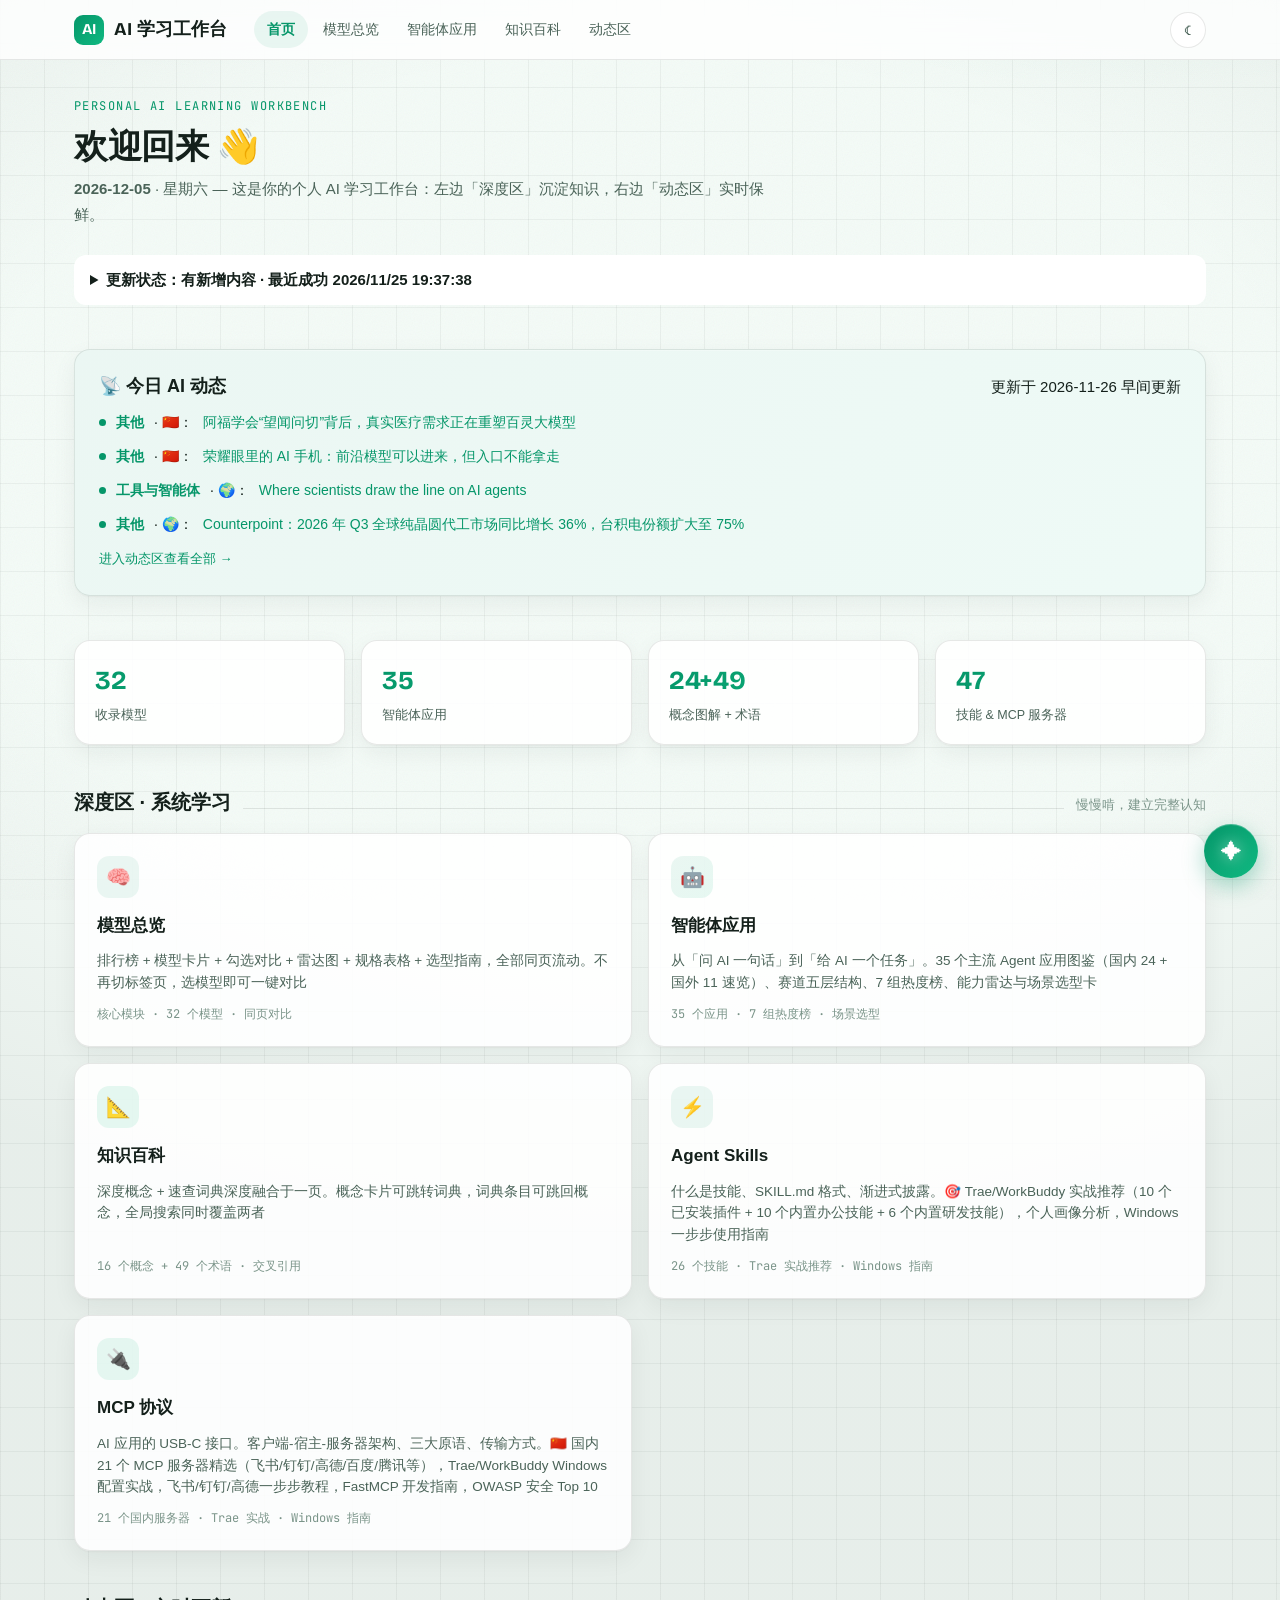
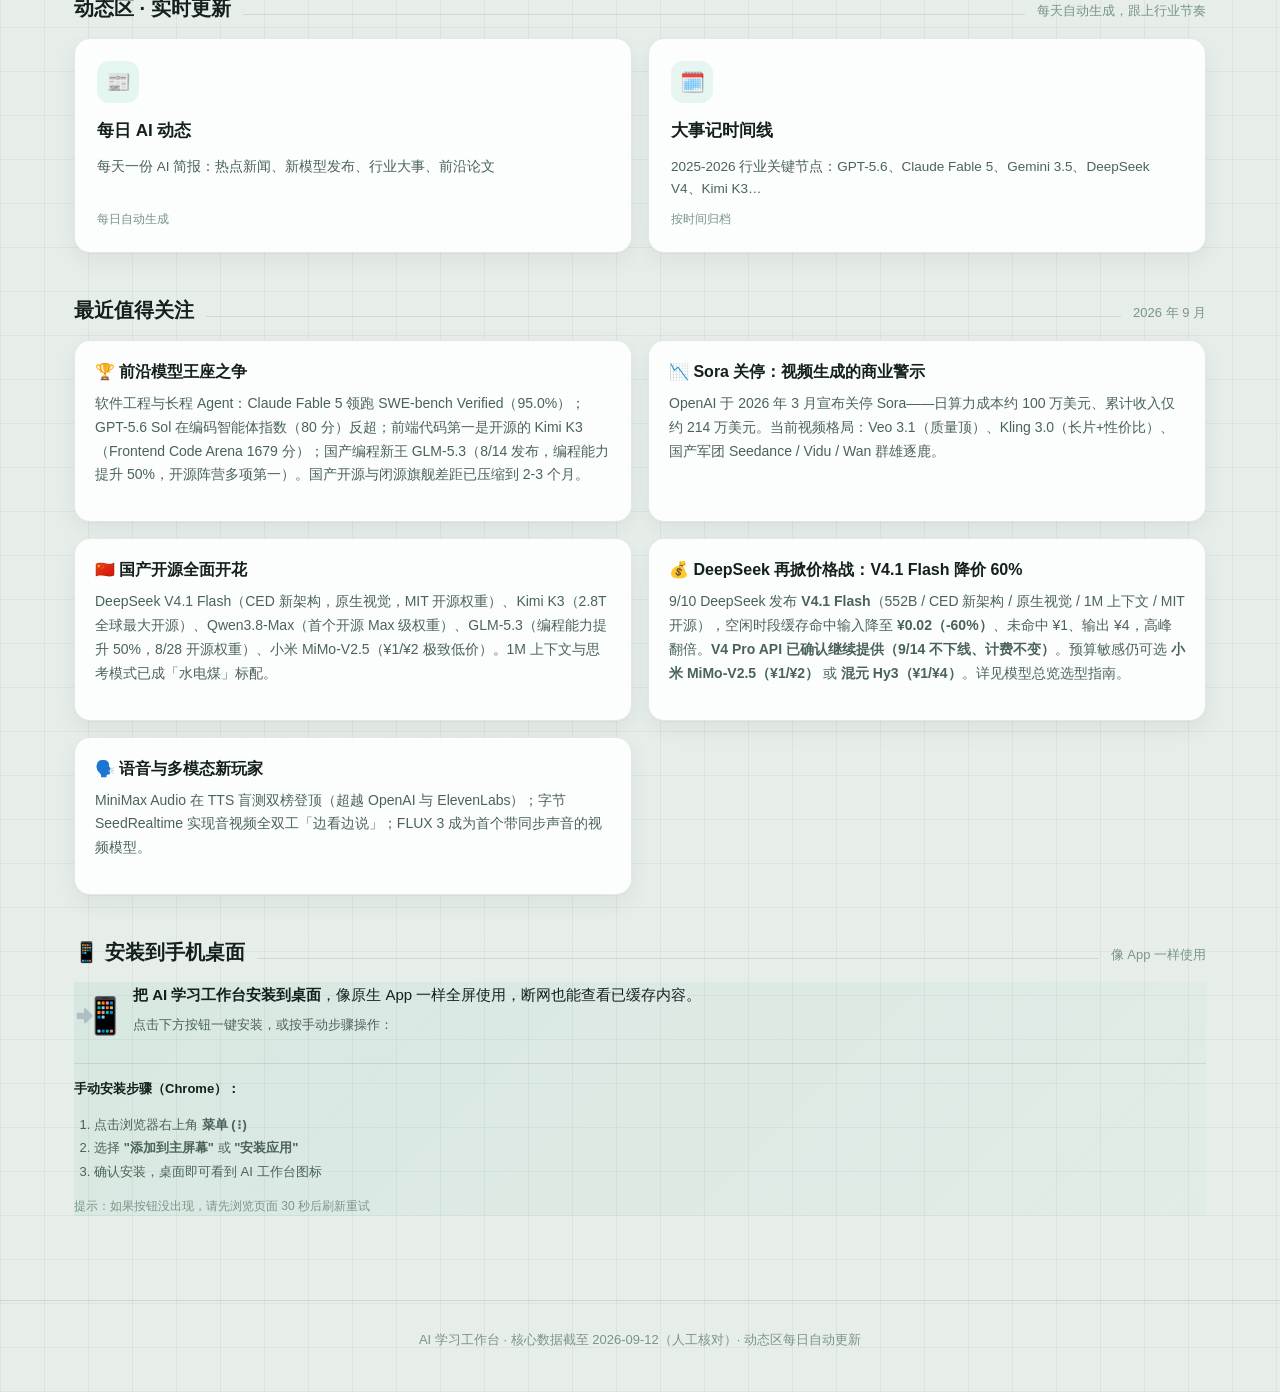
==== commit dbf567a4: "AI 内容免费更新 2026-11-26_03:37 北京时间" ====
--- a/index.html
+++ b/index.html
@@ -49,14 +49,14 @@
     <div class="today-card">
       <div class="dhead">
         <h3>📡 今日 AI 动态</h3>
-        <span class="dbadge" data-news-badge>更新于 2026-11-25 早间更新</span>
+        <span class="dbadge" data-news-badge>更新于 2026-11-26 早间更新</span>
       </div>
       <!-- __TODAY_CARD__ -->
       <ul>
-        <li><b>工具与智能体</b> · 🇨🇳：<a href="https://www.infoq.cn/article/XpM5q7sE88iSlxNsRrVu?utm_source=rss&amp;utm_medium=article" target="_blank" rel="noopener">Clipto首席科学家韩玫已确认出席 AICon北京，分享Agent 的长上下文从哪里来</a></li>
-        <li><b>其他</b> · 🇨🇳：<a href="https://www.ithome.com/1/031/977.htm" target="_blank" rel="noopener">阿里千问 Go 全面开放免费代打电话服务，支持订餐厅、找快递、寻失物</a></li>
-        <li><b>工具与智能体</b> · 🌍：<a href="https://www.infoq.cn/article/xJVcbBYI4m86a9TIA6HH?utm_source=rss&amp;utm_medium=article" target="_blank" rel="noopener">用 Super-agent 的理念，拆解 Octop 团队模式</a></li>
-        <li><b>其他</b> · 🌍：<a href="https://www.ithome.com/1/031/978.htm" target="_blank" rel="noopener">网易 AI 语音输入法“叭哥说”移动版上线：主打口语整理，承诺终身免费无广告</a></li>
+        <li><b>其他</b> · 🇨🇳：<a href="https://www.infoq.cn/article/V7VOeFvEPLrHAN2EFmUa?utm_source=rss&amp;utm_medium=article" target="_blank" rel="noopener">阿福学会“望闻问切”背后，真实医疗需求正在重塑百灵大模型</a></li>
+        <li><b>其他</b> · 🇨🇳：<a href="http://www.geekpark.net/news/374462" target="_blank" rel="noopener">荣耀眼里的 AI 手机：前沿模型可以进来，但入口不能拿走</a></li>
+        <li><b>工具与智能体</b> · 🌍：<a href="https://huggingface.co/blog/allenai/where-scientists-draw-the-line-on-ai-agents" target="_blank" rel="noopener">Where scientists draw the line on AI agents</a></li>
+        <li><b>其他</b> · 🌍：<a href="https://www.ithome.com/1/032/477.htm" target="_blank" rel="noopener">Counterpoint：2026 年 Q3 全球纯晶圆代工市场同比增长 36%，台积电份额扩大至 75%</a></li>
       </ul>
       <!-- __END_TODAY_CARD__ -->
       <a class="more" href="news.html">进入动态区查看全部 →</a>
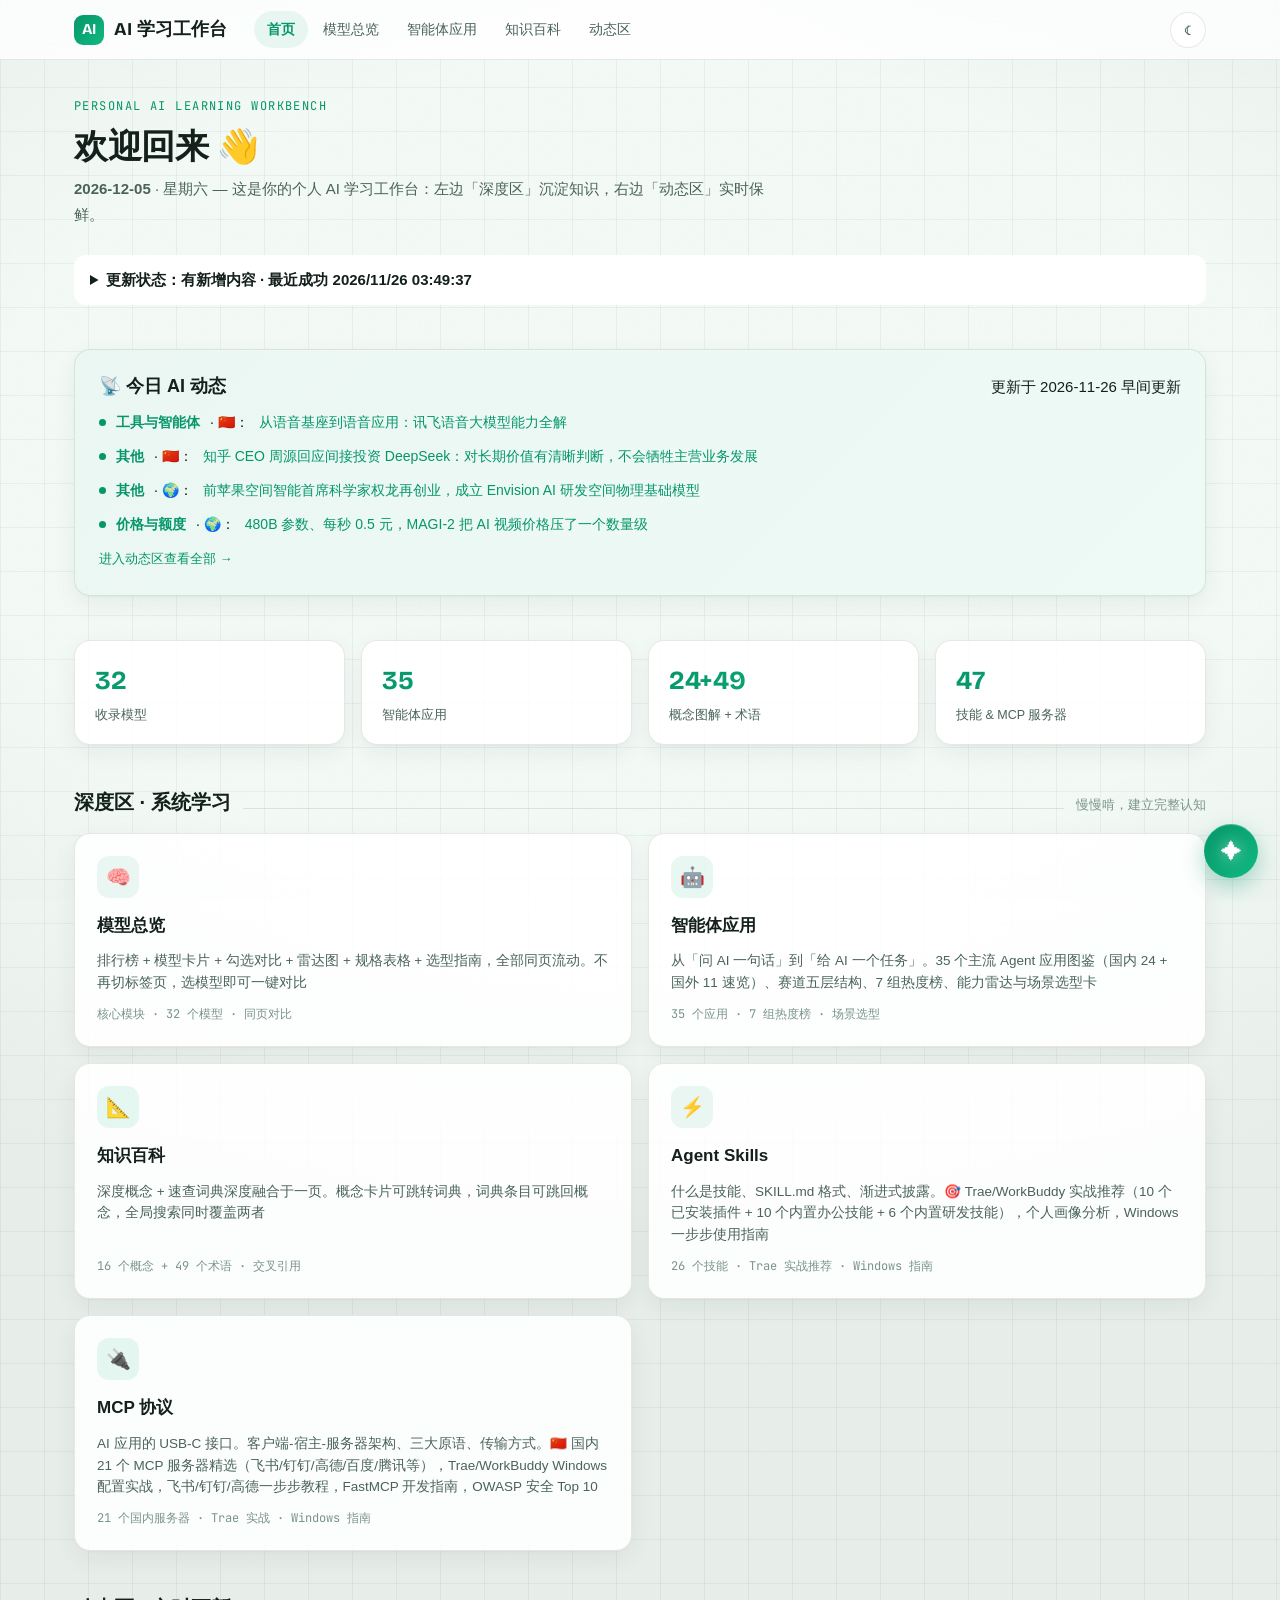
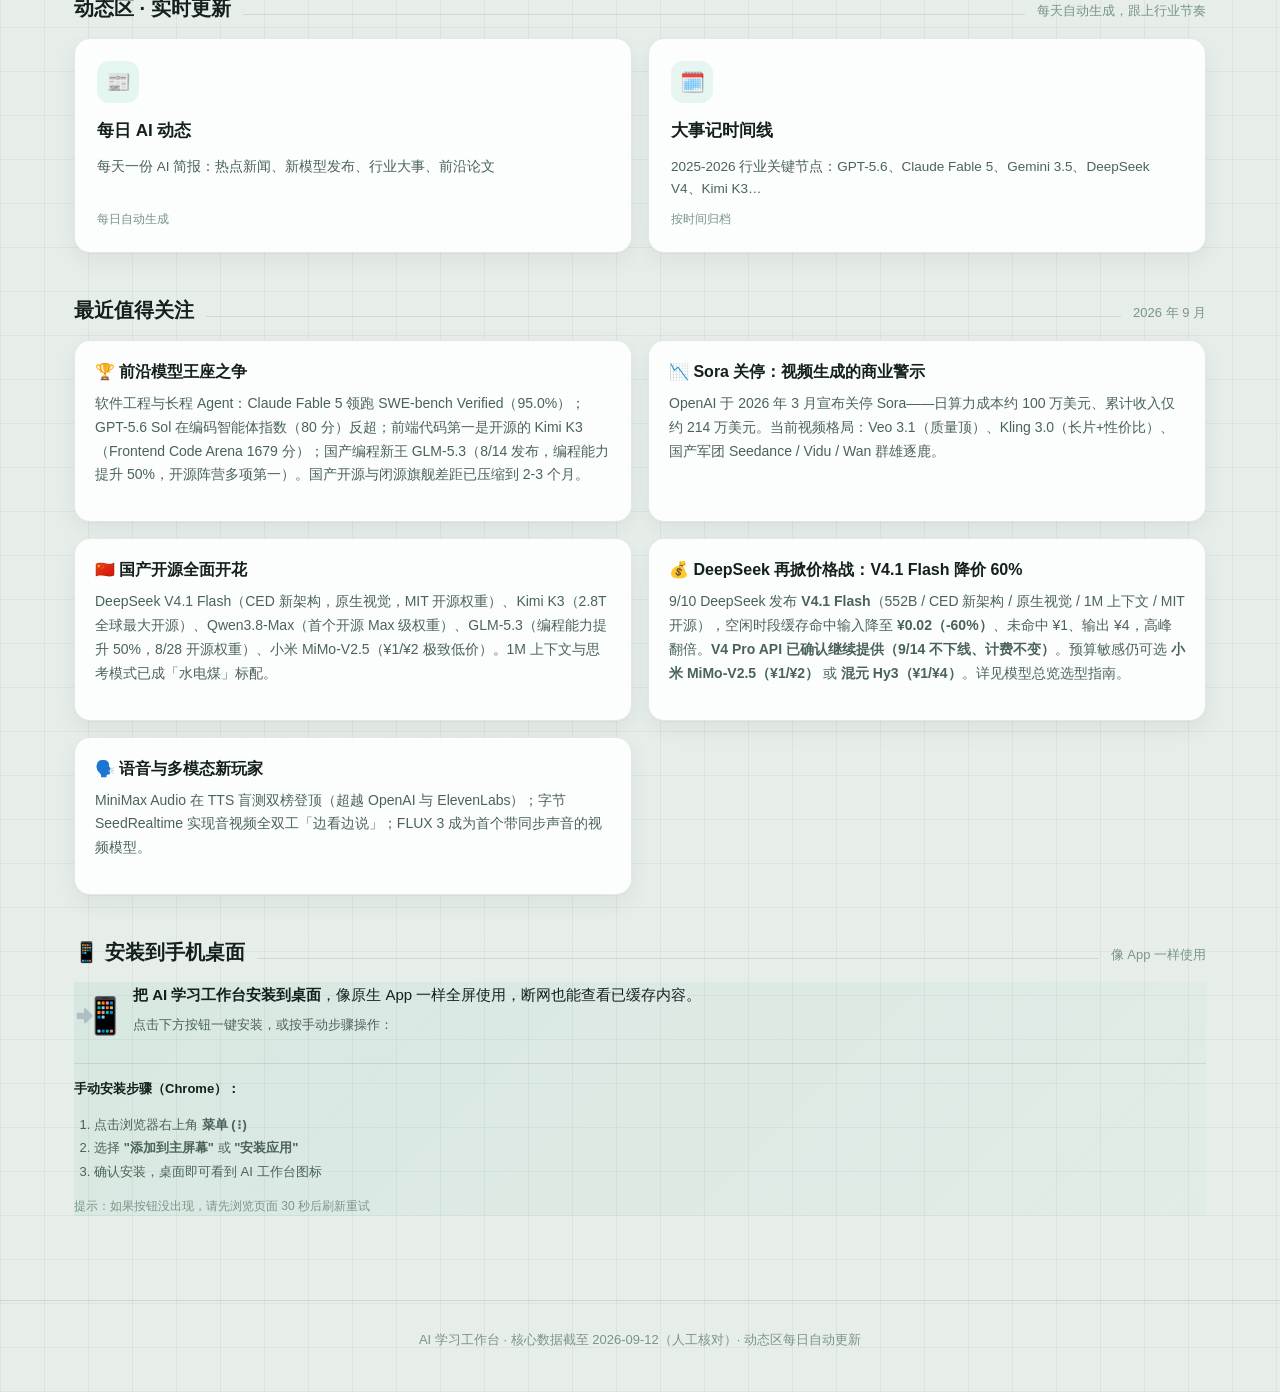
==== commit a4122788: "AI 内容免费更新 2026-11-26_11:49 北京时间" ====
--- a/index.html
+++ b/index.html
@@ -53,10 +53,10 @@
       </div>
       <!-- __TODAY_CARD__ -->
       <ul>
-        <li><b>其他</b> · 🇨🇳：<a href="https://www.infoq.cn/article/V7VOeFvEPLrHAN2EFmUa?utm_source=rss&amp;utm_medium=article" target="_blank" rel="noopener">阿福学会“望闻问切”背后，真实医疗需求正在重塑百灵大模型</a></li>
-        <li><b>其他</b> · 🇨🇳：<a href="http://www.geekpark.net/news/374462" target="_blank" rel="noopener">荣耀眼里的 AI 手机：前沿模型可以进来，但入口不能拿走</a></li>
-        <li><b>工具与智能体</b> · 🌍：<a href="https://huggingface.co/blog/allenai/where-scientists-draw-the-line-on-ai-agents" target="_blank" rel="noopener">Where scientists draw the line on AI agents</a></li>
-        <li><b>其他</b> · 🌍：<a href="https://www.ithome.com/1/032/477.htm" target="_blank" rel="noopener">Counterpoint：2026 年 Q3 全球纯晶圆代工市场同比增长 36%，台积电份额扩大至 75%</a></li>
+        <li><b>工具与智能体</b> · 🇨🇳：<a href="https://www.infoq.cn/minibook/h1BlHGoTKyeLgs0KmAhe?utm_source=rss&amp;utm_medium=article" target="_blank" rel="noopener">从语音基座到语音应用：讯飞语音大模型能力全解</a></li>
+        <li><b>其他</b> · 🇨🇳：<a href="https://www.ithome.com/1/032/582.htm" target="_blank" rel="noopener">知乎 CEO 周源回应间接投资 DeepSeek：对长期价值有清晰判断，不会牺牲主营业务发展</a></li>
+        <li><b>其他</b> · 🌍：<a href="https://www.infoq.cn/article/3rQ4aRqts2zywSBmeJvb?utm_source=rss&amp;utm_medium=article" target="_blank" rel="noopener">前苹果空间智能首席科学家权龙再创业，成立 Envision AI 研发空间物理基础模型</a></li>
+        <li><b>价格与额度</b> · 🌍：<a href="https://www.oschina.net/news/503820/sand-ai-magi-2" target="_blank" rel="noopener">480B 参数、每秒 0.5 元，MAGI-2 把 AI 视频价格压了一个数量级</a></li>
       </ul>
       <!-- __END_TODAY_CARD__ -->
       <a class="more" href="news.html">进入动态区查看全部 →</a>
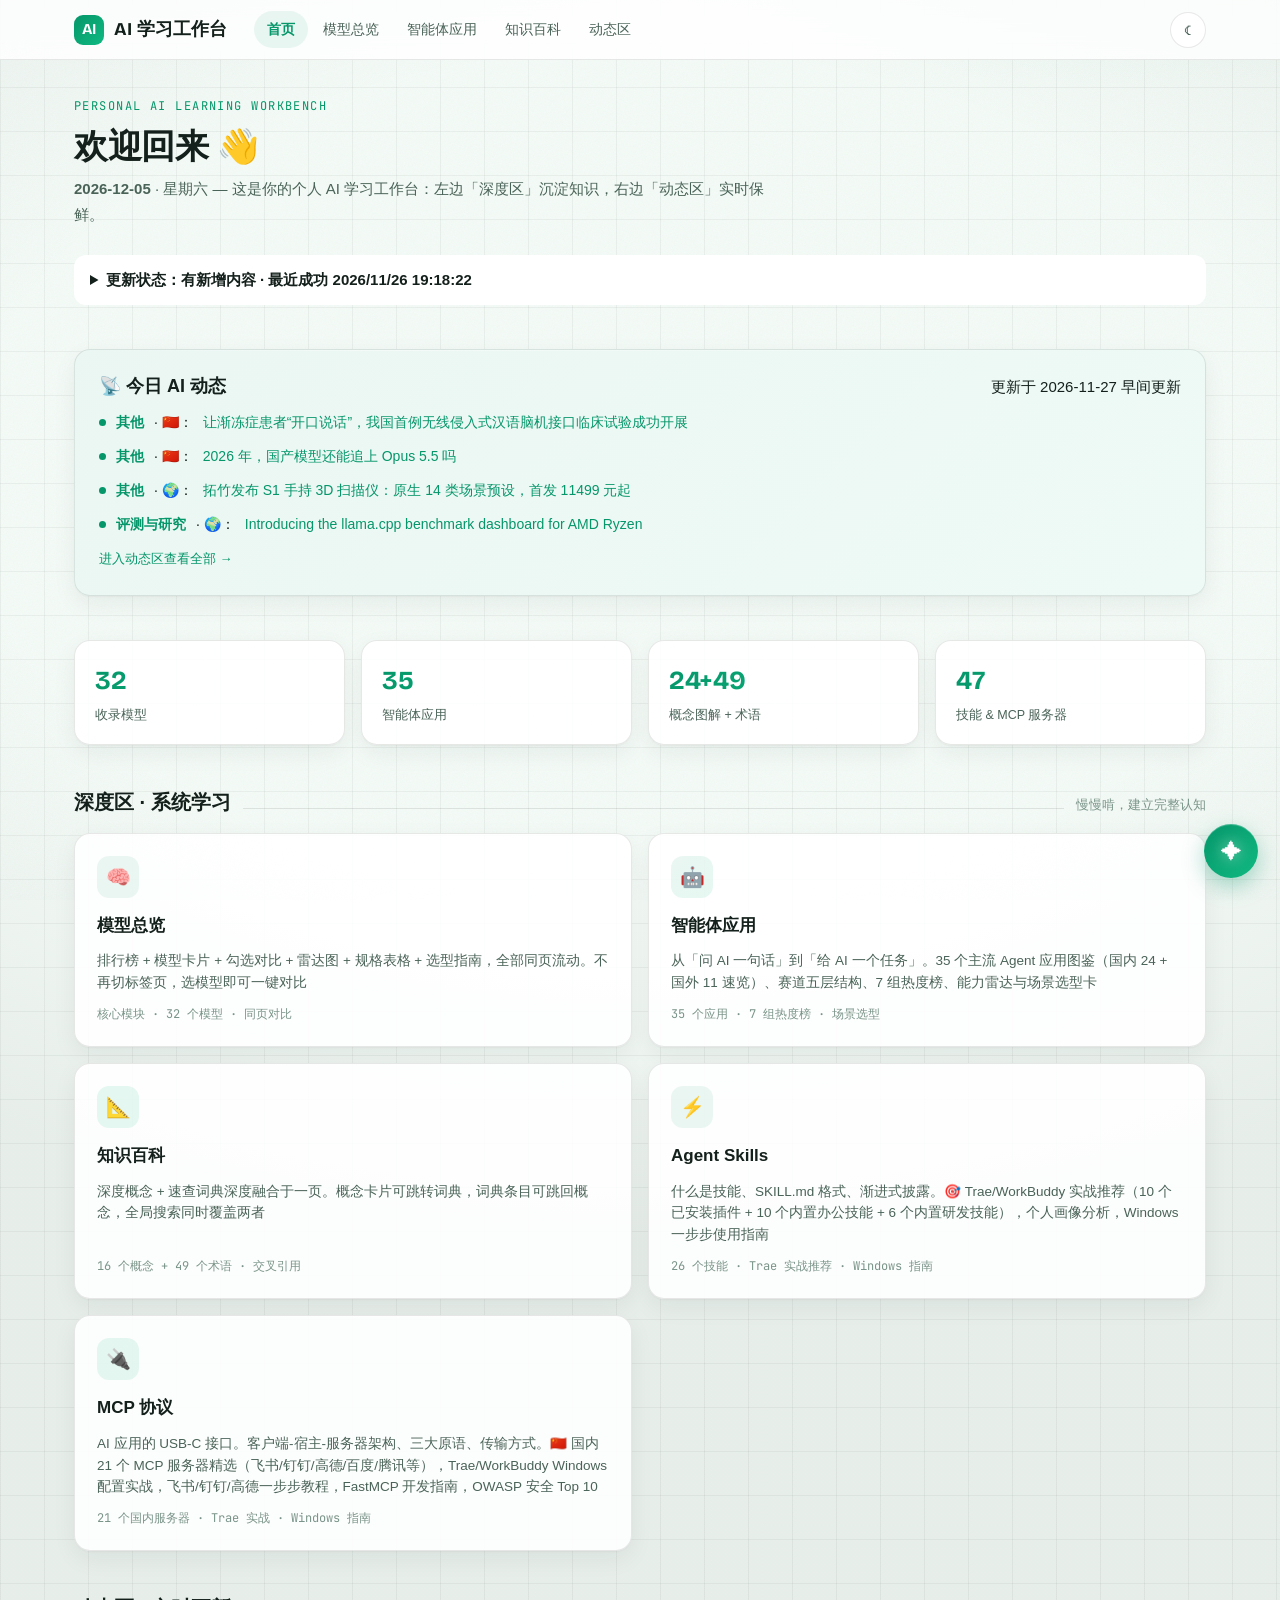
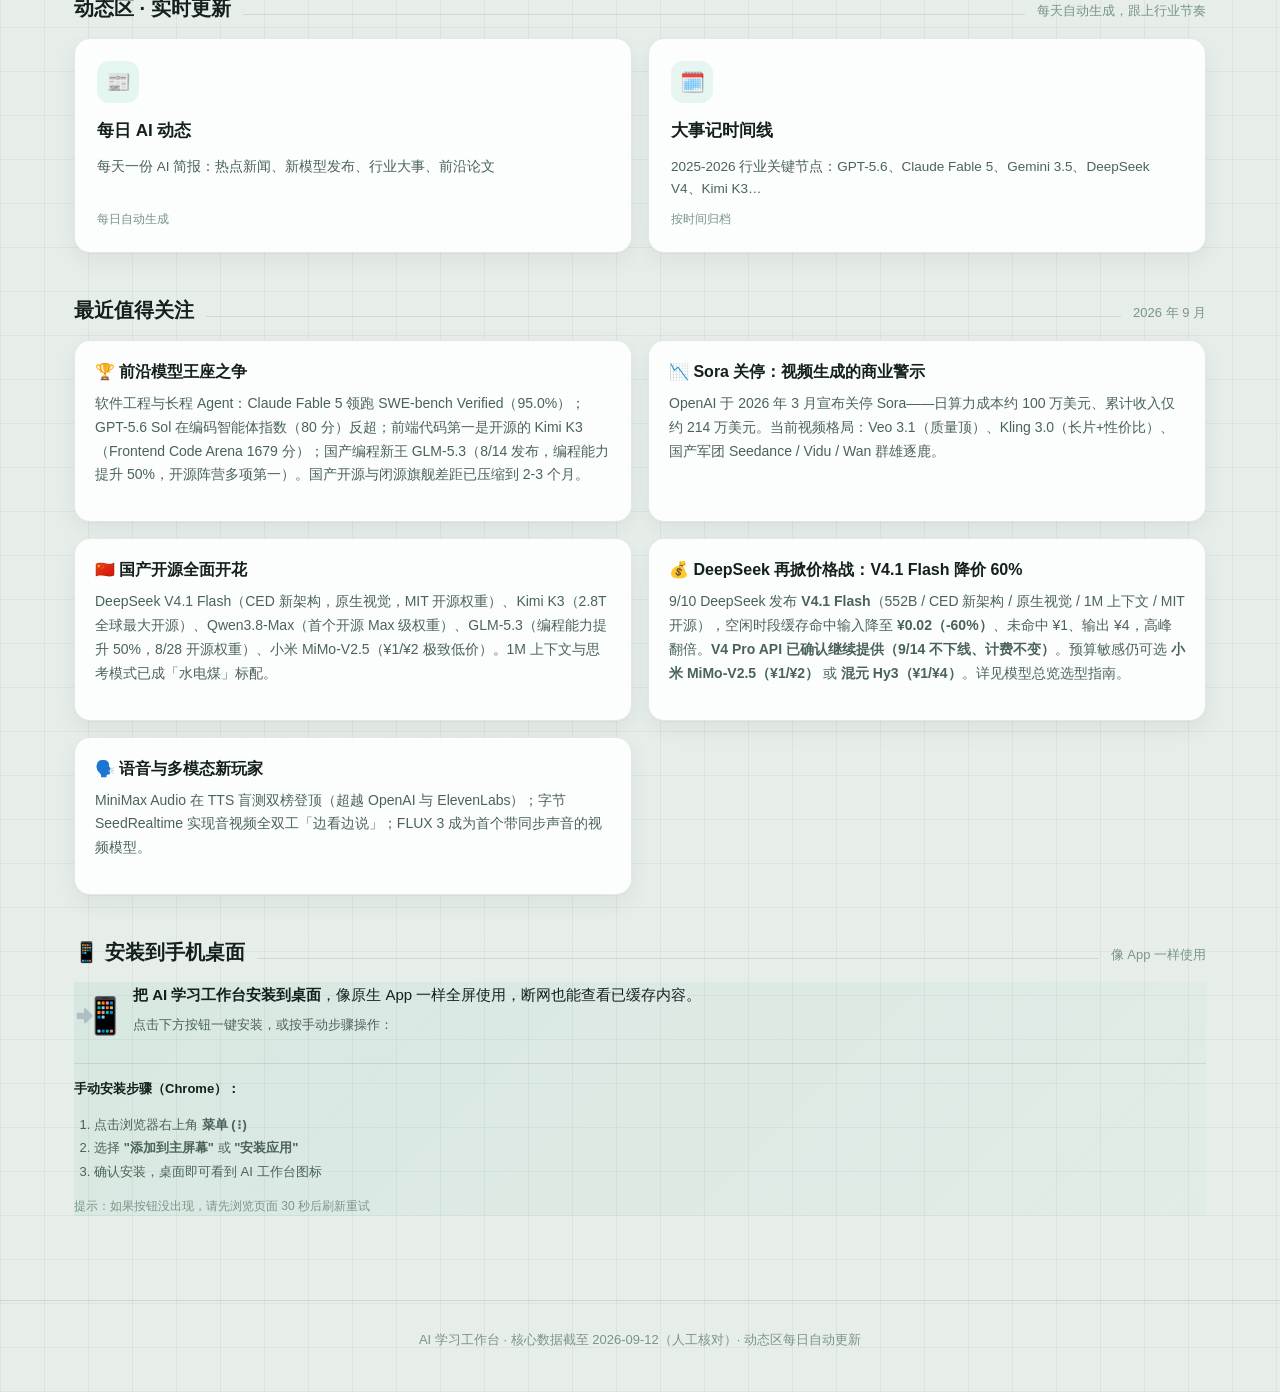
==== commit d88598e6: "AI 内容免费更新 2026-11-27_03:18 北京时间" ====
--- a/index.html
+++ b/index.html
@@ -49,14 +49,14 @@
     <div class="today-card">
       <div class="dhead">
         <h3>📡 今日 AI 动态</h3>
-        <span class="dbadge" data-news-badge>更新于 2026-11-26 早间更新</span>
+        <span class="dbadge" data-news-badge>更新于 2026-11-27 早间更新</span>
       </div>
       <!-- __TODAY_CARD__ -->
       <ul>
-        <li><b>工具与智能体</b> · 🇨🇳：<a href="https://www.infoq.cn/minibook/h1BlHGoTKyeLgs0KmAhe?utm_source=rss&amp;utm_medium=article" target="_blank" rel="noopener">从语音基座到语音应用：讯飞语音大模型能力全解</a></li>
-        <li><b>其他</b> · 🇨🇳：<a href="https://www.ithome.com/1/032/582.htm" target="_blank" rel="noopener">知乎 CEO 周源回应间接投资 DeepSeek：对长期价值有清晰判断，不会牺牲主营业务发展</a></li>
-        <li><b>其他</b> · 🌍：<a href="https://www.infoq.cn/article/3rQ4aRqts2zywSBmeJvb?utm_source=rss&amp;utm_medium=article" target="_blank" rel="noopener">前苹果空间智能首席科学家权龙再创业，成立 Envision AI 研发空间物理基础模型</a></li>
-        <li><b>价格与额度</b> · 🌍：<a href="https://www.oschina.net/news/503820/sand-ai-magi-2" target="_blank" rel="noopener">480B 参数、每秒 0.5 元，MAGI-2 把 AI 视频价格压了一个数量级</a></li>
+        <li><b>其他</b> · 🇨🇳：<a href="https://www.ithome.com/1/033/101.htm" target="_blank" rel="noopener">让渐冻症患者“开口说话”，我国首例无线侵入式汉语脑机接口临床试验成功开展</a></li>
+        <li><b>其他</b> · 🇨🇳：<a href="https://www.ifanr.com/1695555?utm_source=rss&amp;utm_medium=rss&amp;utm_campaign" target="_blank" rel="noopener">2026 年，国产模型还能追上 Opus 5.5 吗</a></li>
+        <li><b>其他</b> · 🌍：<a href="https://www.ithome.com/1/033/121.htm" target="_blank" rel="noopener">拓竹发布 S1 手持 3D 扫描仪：原生 14 类场景预设，首发 11499 元起</a></li>
+        <li><b>评测与研究</b> · 🌍：<a href="https://huggingface.co/blog/ggml-org/llamacpp-amd-bench" target="_blank" rel="noopener">Introducing the llama.cpp benchmark dashboard for AMD Ryzen </a></li>
       </ul>
       <!-- __END_TODAY_CARD__ -->
       <a class="more" href="news.html">进入动态区查看全部 →</a>
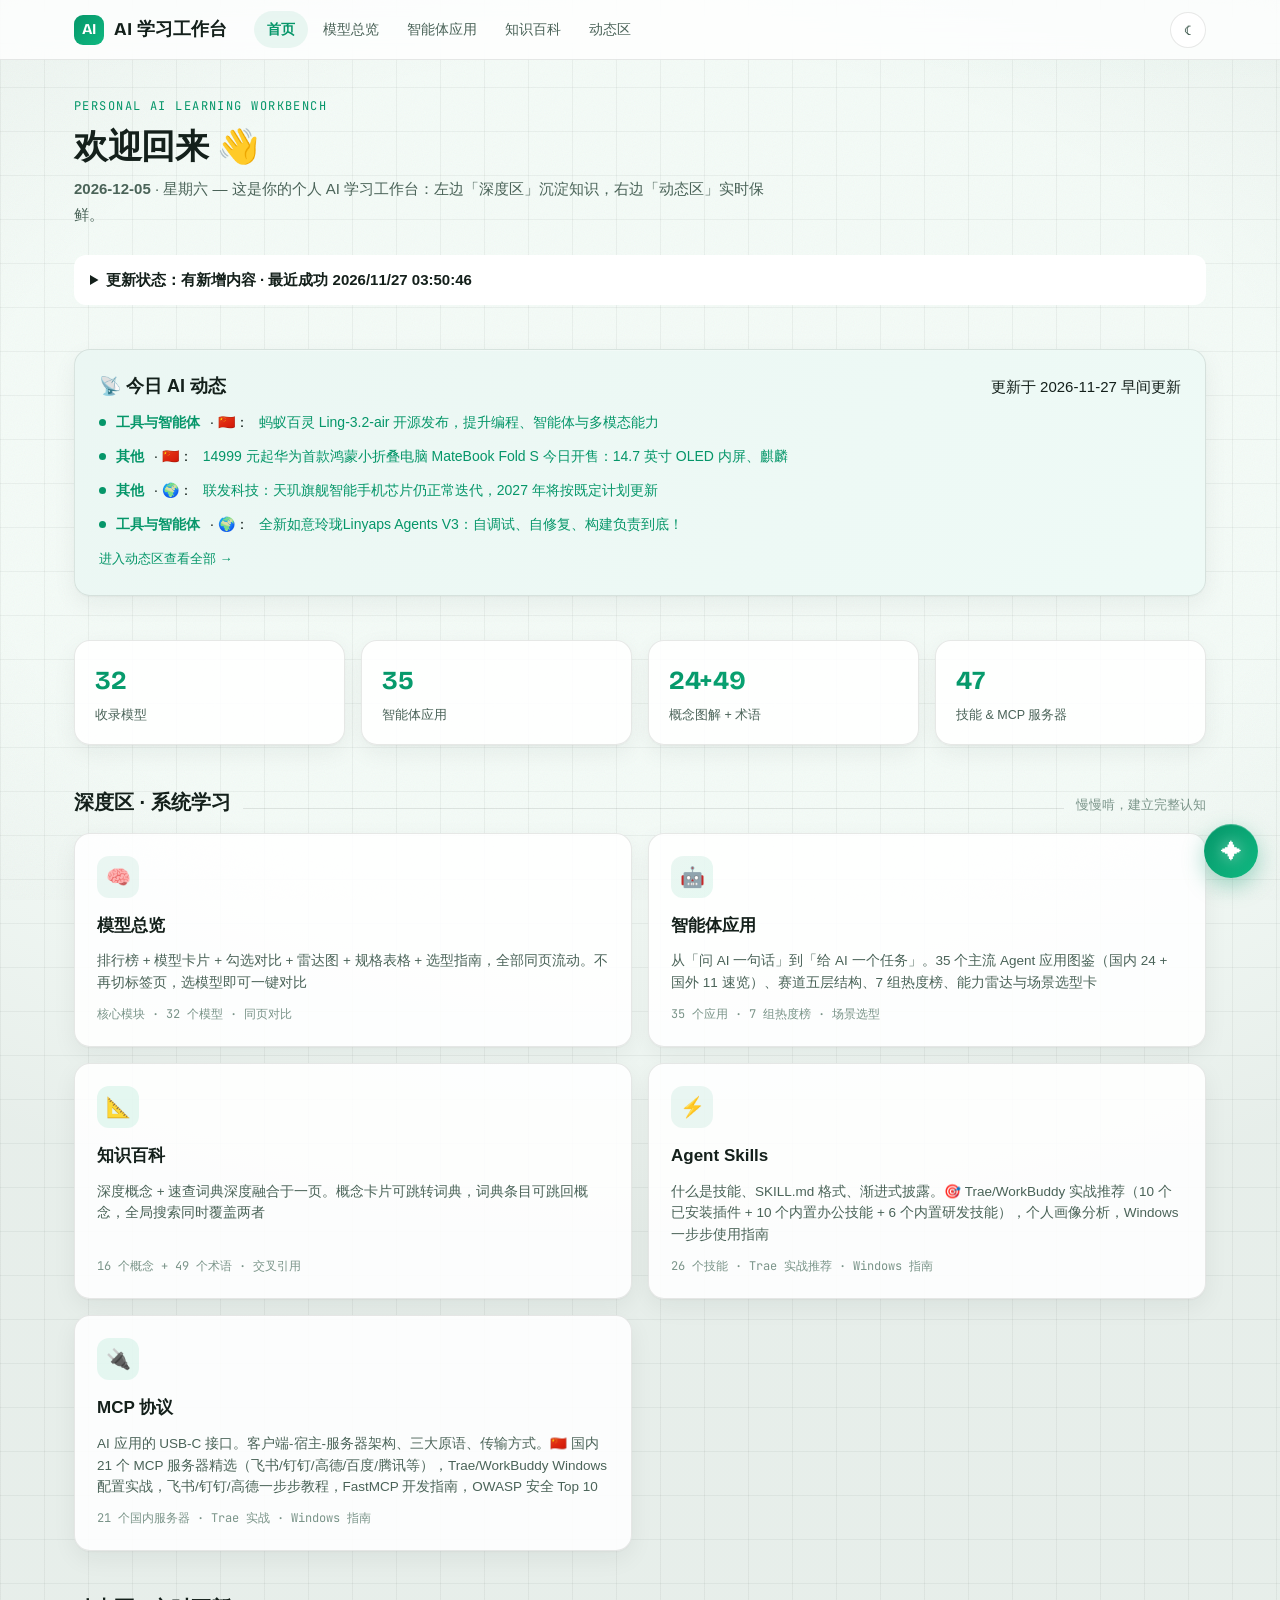
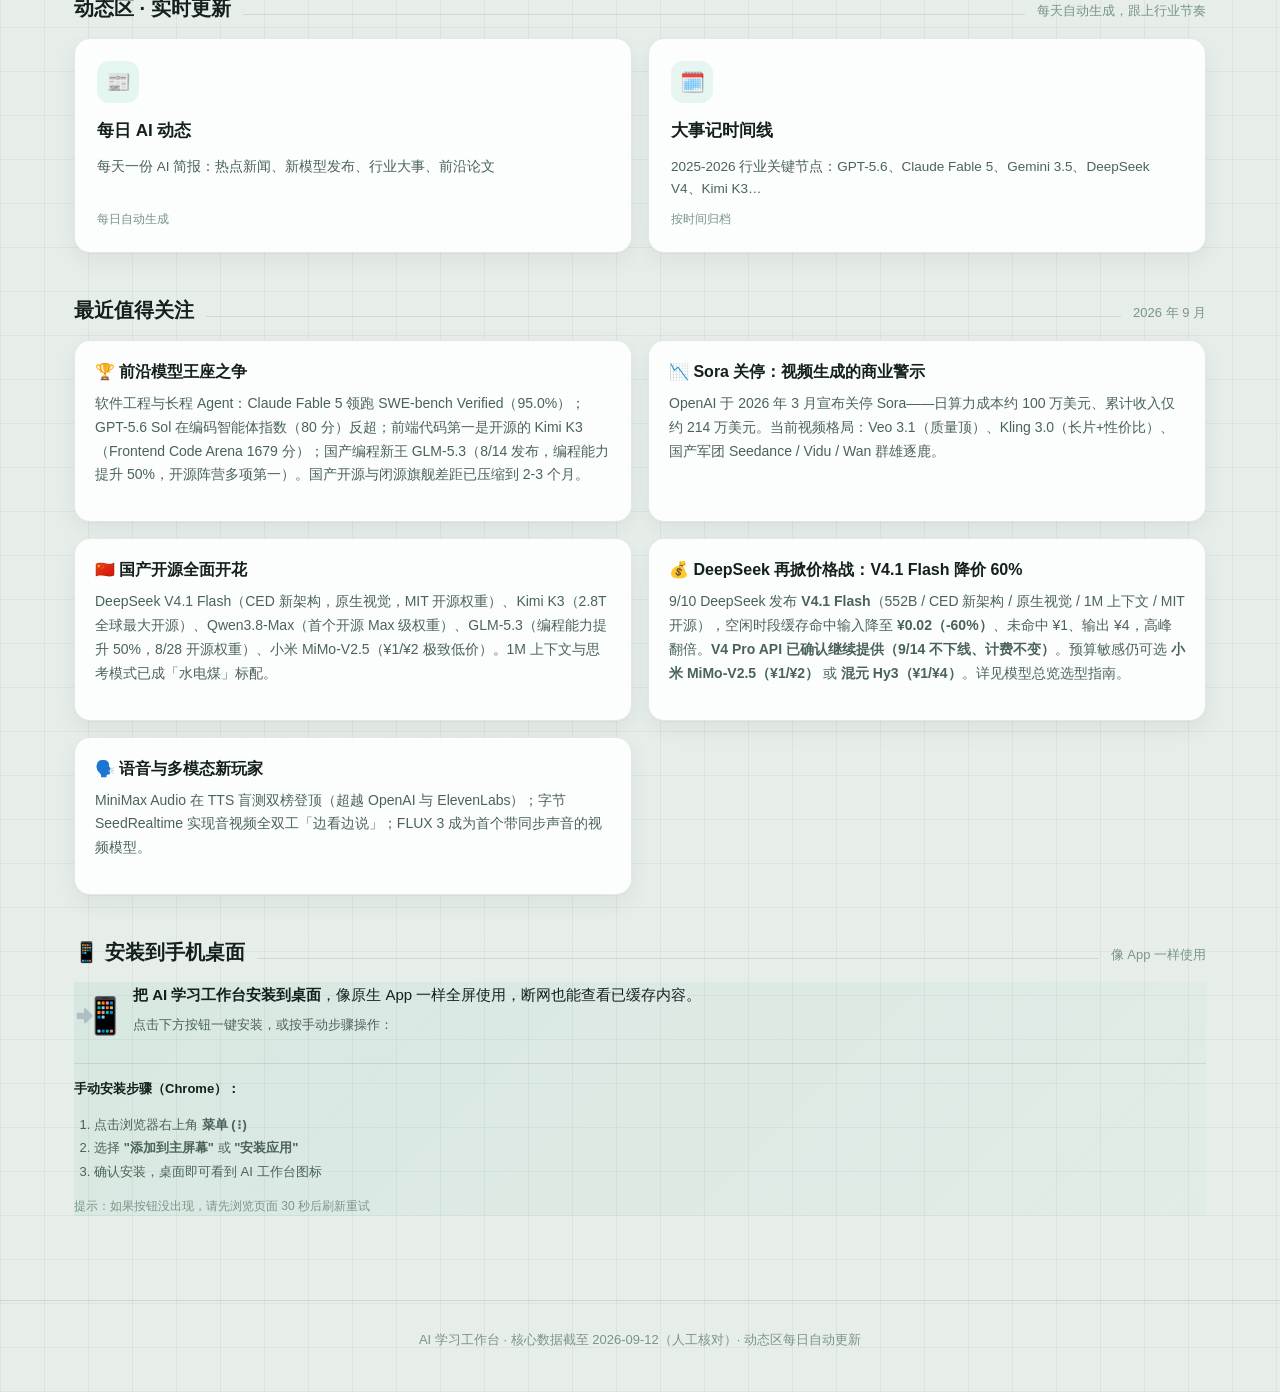
==== commit de5bbfea: "AI 内容免费更新 2026-11-27_11:50 北京时间" ====
--- a/index.html
+++ b/index.html
@@ -53,10 +53,10 @@
       </div>
       <!-- __TODAY_CARD__ -->
       <ul>
-        <li><b>其他</b> · 🇨🇳：<a href="https://www.ithome.com/1/033/101.htm" target="_blank" rel="noopener">让渐冻症患者“开口说话”，我国首例无线侵入式汉语脑机接口临床试验成功开展</a></li>
-        <li><b>其他</b> · 🇨🇳：<a href="https://www.ifanr.com/1695555?utm_source=rss&amp;utm_medium=rss&amp;utm_campaign" target="_blank" rel="noopener">2026 年，国产模型还能追上 Opus 5.5 吗</a></li>
-        <li><b>其他</b> · 🌍：<a href="https://www.ithome.com/1/033/121.htm" target="_blank" rel="noopener">拓竹发布 S1 手持 3D 扫描仪：原生 14 类场景预设，首发 11499 元起</a></li>
-        <li><b>评测与研究</b> · 🌍：<a href="https://huggingface.co/blog/ggml-org/llamacpp-amd-bench" target="_blank" rel="noopener">Introducing the llama.cpp benchmark dashboard for AMD Ryzen </a></li>
+        <li><b>工具与智能体</b> · 🇨🇳：<a href="https://www.oschina.net/news/503847" target="_blank" rel="noopener">蚂蚁百灵 Ling-3.2-air 开源发布，提升编程、智能体与多模态能力</a></li>
+        <li><b>其他</b> · 🇨🇳：<a href="https://www.ithome.com/1/033/182.htm" target="_blank" rel="noopener">14999 元起华为首款鸿蒙小折叠电脑 MateBook Fold S 今日开售：14.7 英寸 OLED 内屏、麒麟 </a></li>
+        <li><b>其他</b> · 🌍：<a href="https://www.ithome.com/1/033/222.htm" target="_blank" rel="noopener">联发科技：天玑旗舰智能手机芯片仍正常迭代，2027 年将按既定计划更新</a></li>
+        <li><b>工具与智能体</b> · 🌍：<a href="https://www.oschina.net/news/503841" target="_blank" rel="noopener">全新如意玲珑Linyaps Agents V3：自调试、自修复、构建负责到底！</a></li>
       </ul>
       <!-- __END_TODAY_CARD__ -->
       <a class="more" href="news.html">进入动态区查看全部 →</a>
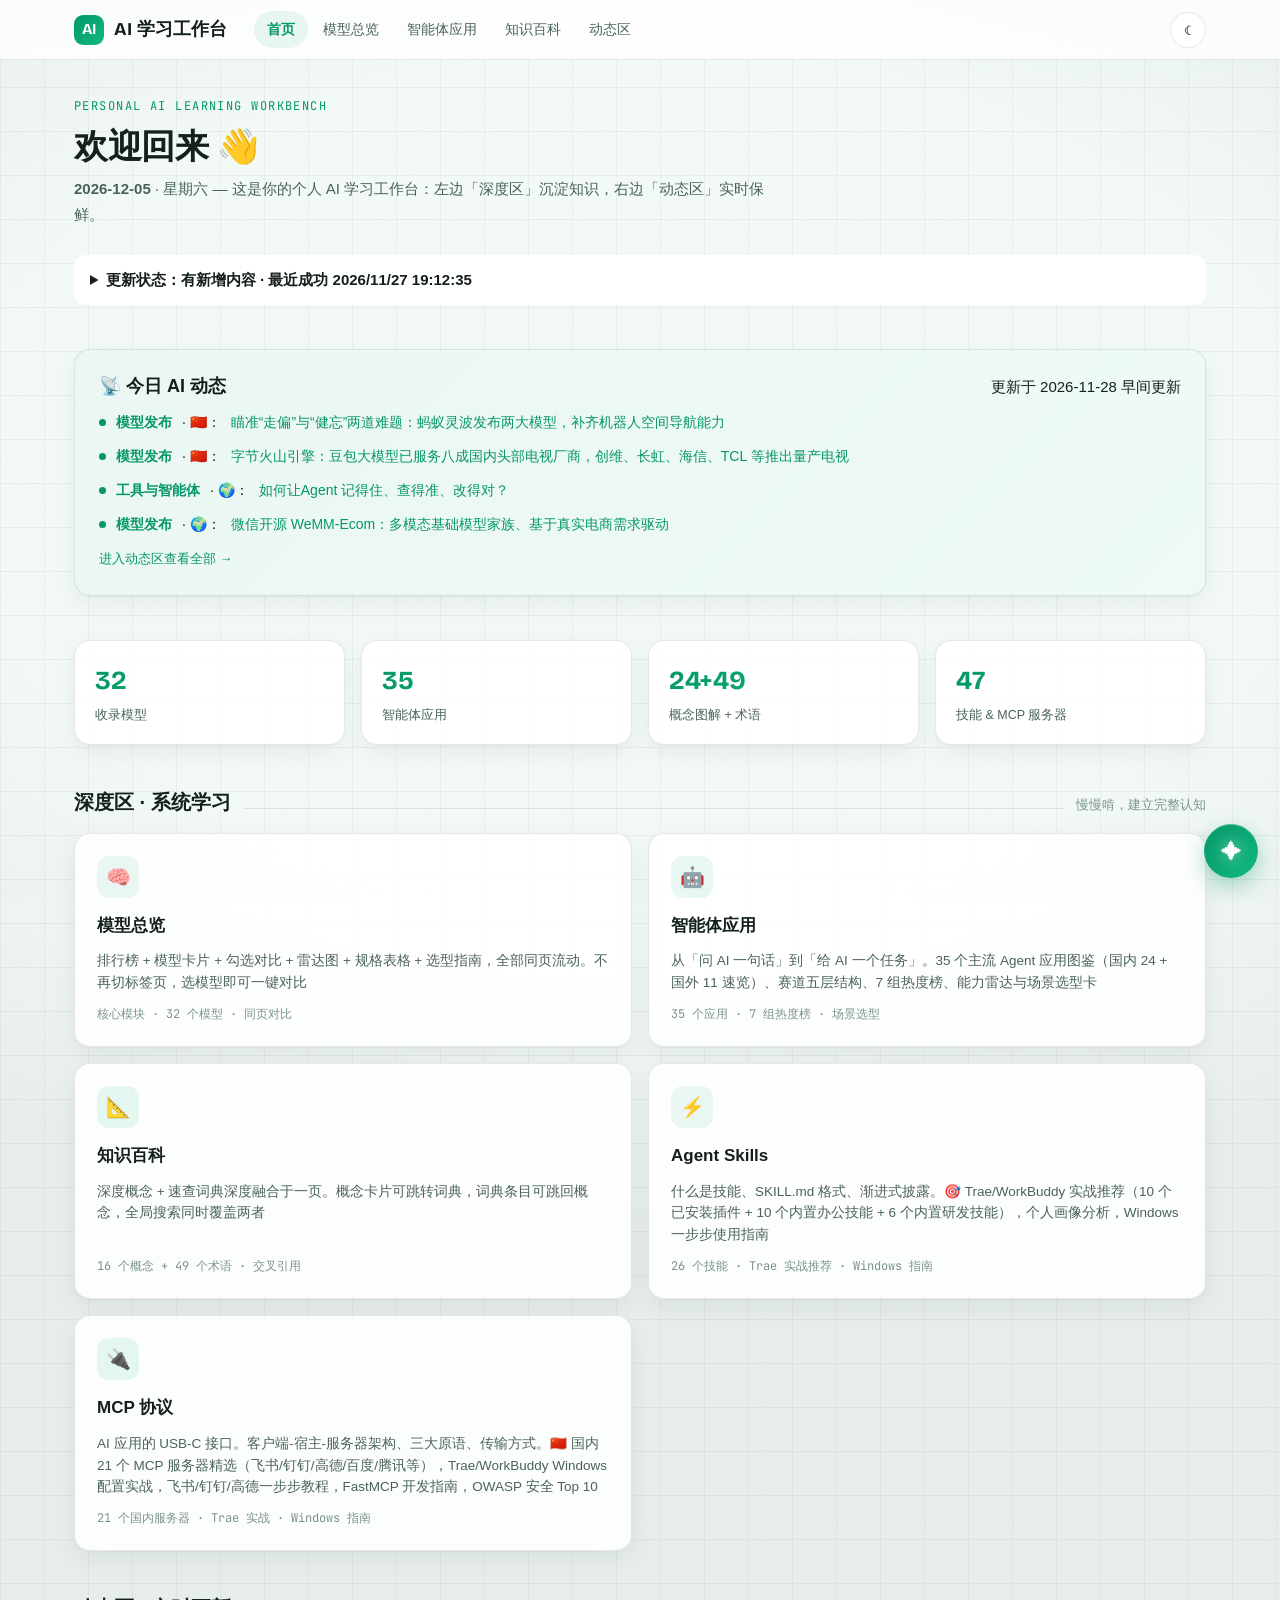
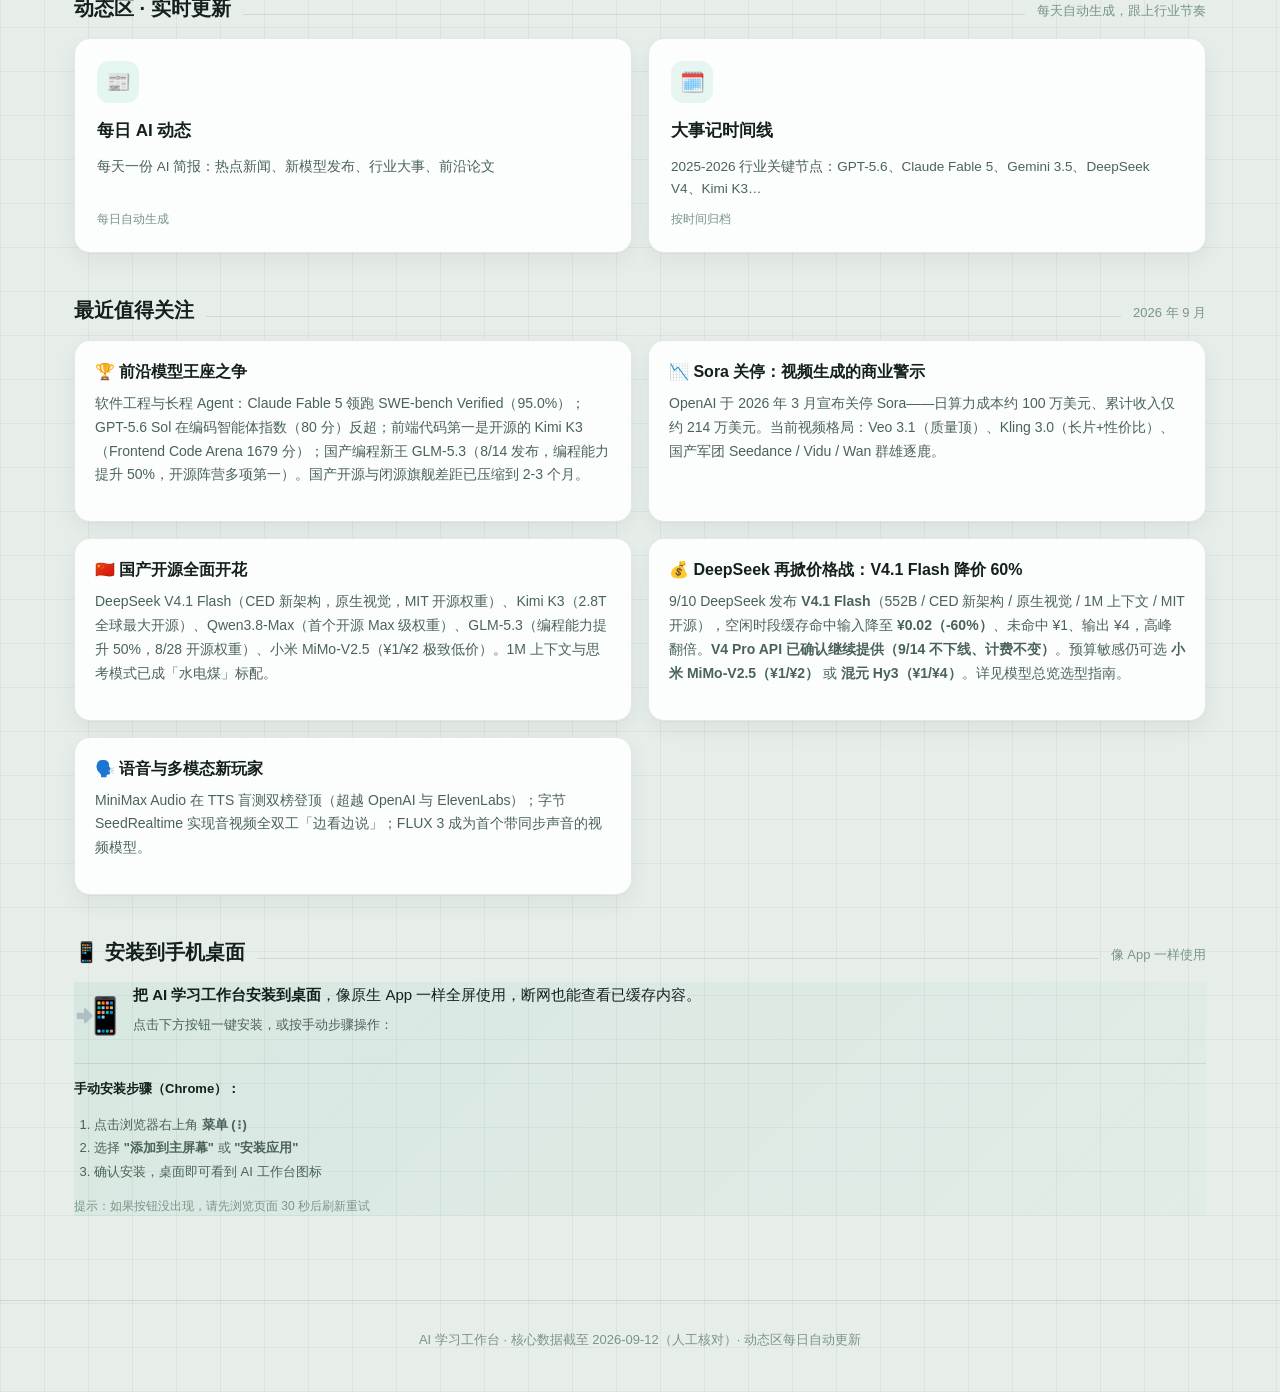
==== commit 7f34661d: "AI 内容免费更新 2026-11-28_03:12 北京时间" ====
--- a/index.html
+++ b/index.html
@@ -49,14 +49,14 @@
     <div class="today-card">
       <div class="dhead">
         <h3>📡 今日 AI 动态</h3>
-        <span class="dbadge" data-news-badge>更新于 2026-11-27 早间更新</span>
+        <span class="dbadge" data-news-badge>更新于 2026-11-28 早间更新</span>
       </div>
       <!-- __TODAY_CARD__ -->
       <ul>
-        <li><b>工具与智能体</b> · 🇨🇳：<a href="https://www.oschina.net/news/503847" target="_blank" rel="noopener">蚂蚁百灵 Ling-3.2-air 开源发布，提升编程、智能体与多模态能力</a></li>
-        <li><b>其他</b> · 🇨🇳：<a href="https://www.ithome.com/1/033/182.htm" target="_blank" rel="noopener">14999 元起华为首款鸿蒙小折叠电脑 MateBook Fold S 今日开售：14.7 英寸 OLED 内屏、麒麟 </a></li>
-        <li><b>其他</b> · 🌍：<a href="https://www.ithome.com/1/033/222.htm" target="_blank" rel="noopener">联发科技：天玑旗舰智能手机芯片仍正常迭代，2027 年将按既定计划更新</a></li>
-        <li><b>工具与智能体</b> · 🌍：<a href="https://www.oschina.net/news/503841" target="_blank" rel="noopener">全新如意玲珑Linyaps Agents V3：自调试、自修复、构建负责到底！</a></li>
+        <li><b>模型发布</b> · 🇨🇳：<a href="https://www.infoq.cn/article/zRubhYcrBMTrOvzjlPQN?utm_source=rss&amp;utm_medium=article" target="_blank" rel="noopener">瞄准“走偏”与“健忘”两道难题：蚂蚁灵波发布两大模型，补齐机器人空间导航能力</a></li>
+        <li><b>模型发布</b> · 🇨🇳：<a href="https://www.ithome.com/1/033/718.htm" target="_blank" rel="noopener">字节火山引擎：豆包大模型已服务八成国内头部电视厂商，创维、长虹、海信、TCL 等推出量产电视</a></li>
+        <li><b>工具与智能体</b> · 🌍：<a href="https://www.infoq.cn/article/DUG6LEgK9Vi4sGy6QYTW?utm_source=rss&amp;utm_medium=article" target="_blank" rel="noopener">如何让Agent 记得住、查得准、改得对？</a></li>
+        <li><b>模型发布</b> · 🌍：<a href="https://www.oschina.net/news/503871" target="_blank" rel="noopener">微信开源 WeMM-Ecom：多模态基础模型家族、基于真实电商需求驱动</a></li>
       </ul>
       <!-- __END_TODAY_CARD__ -->
       <a class="more" href="news.html">进入动态区查看全部 →</a>
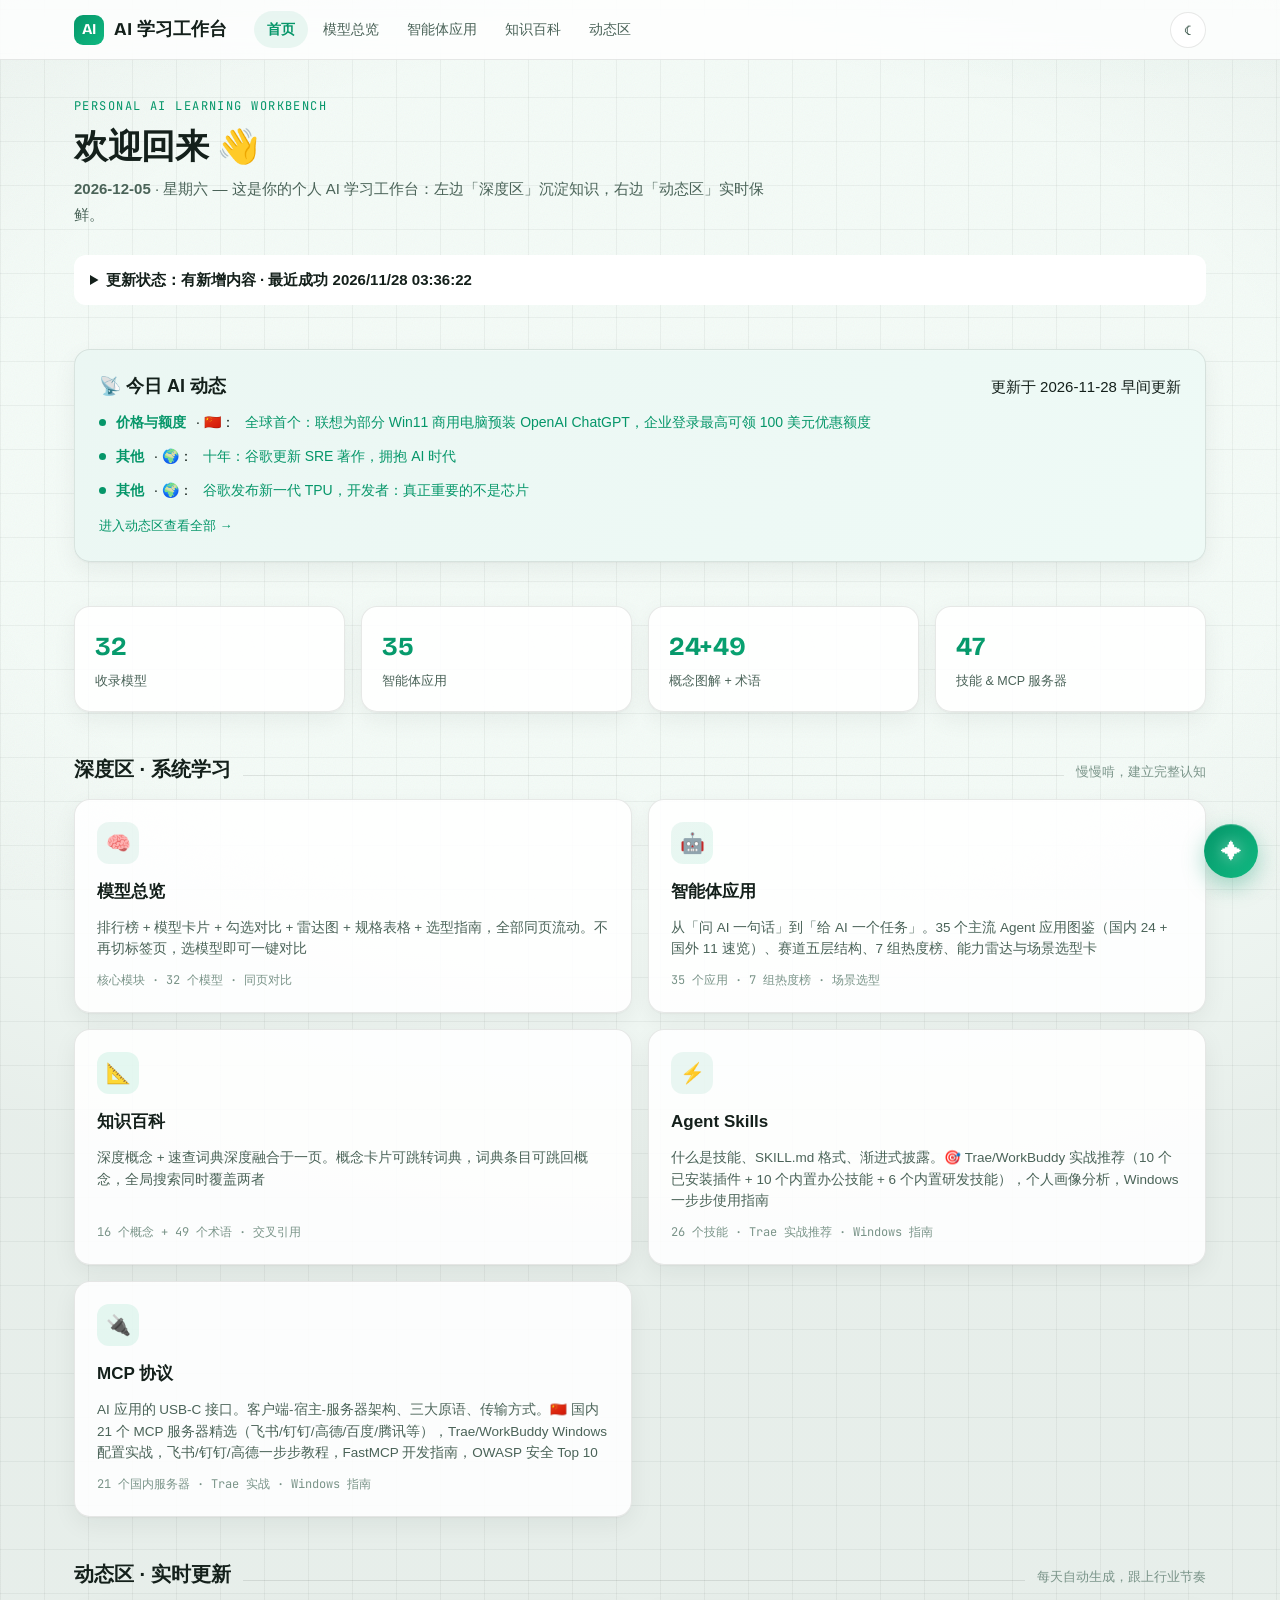
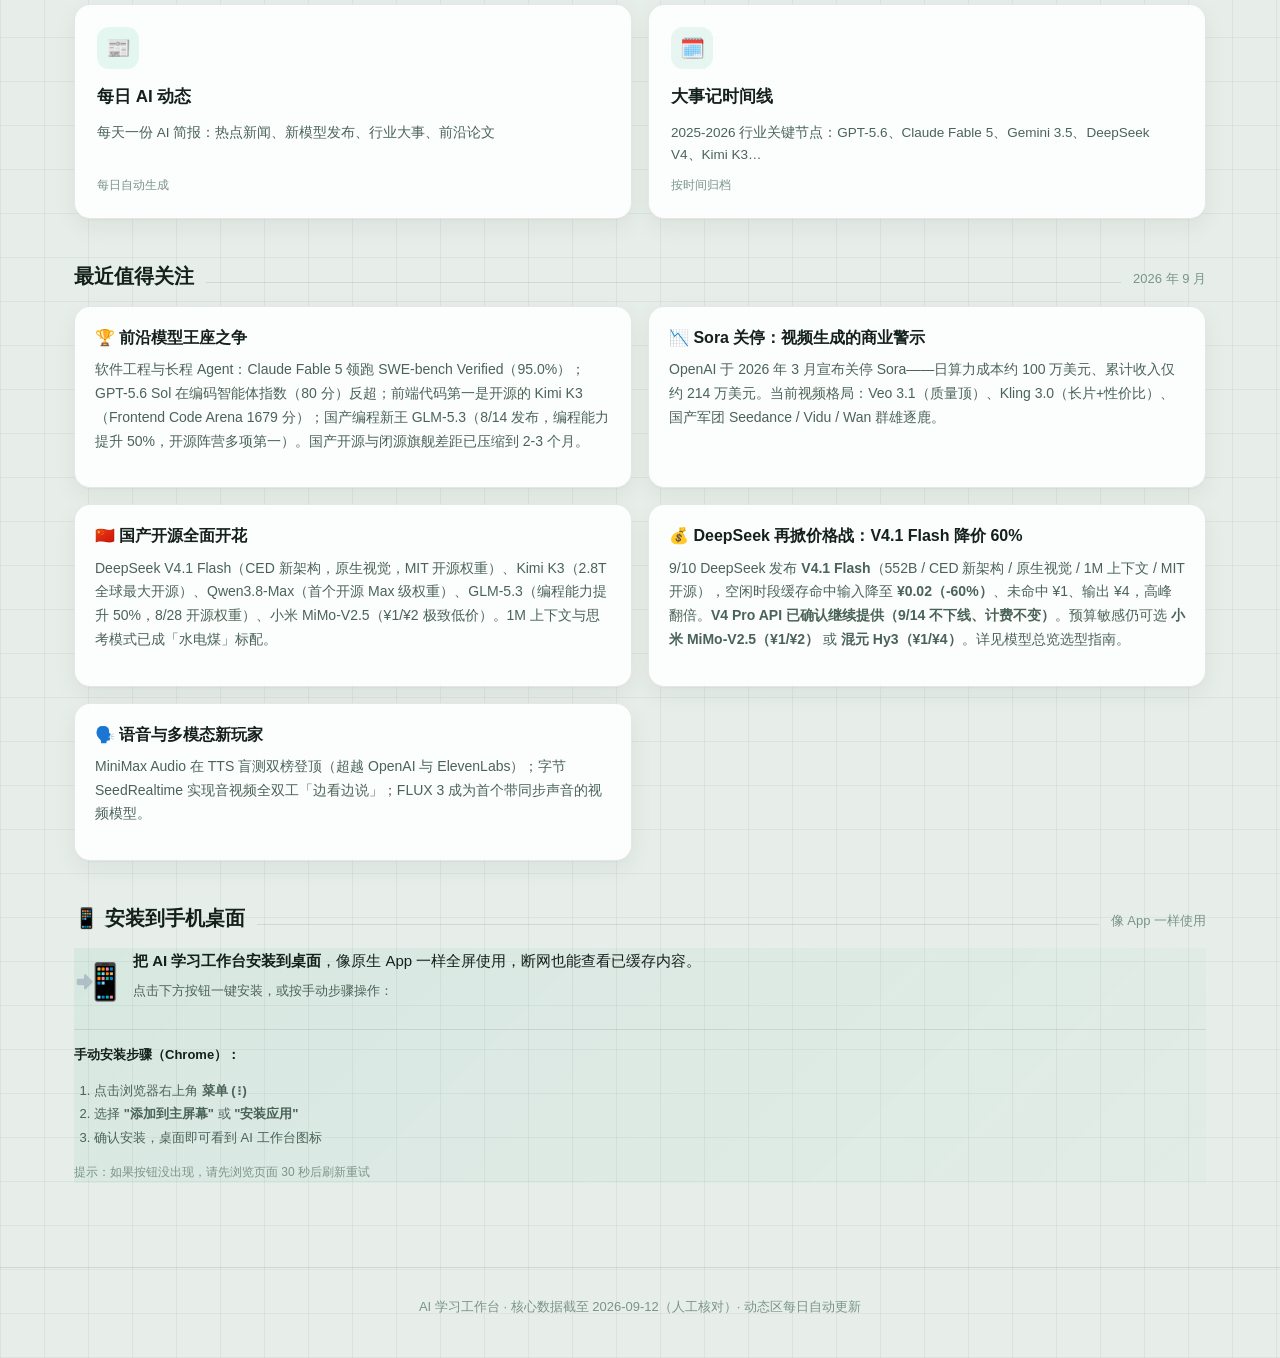
==== commit 3014b65f: "AI 内容免费更新 2026-11-28_11:36 北京时间" ====
--- a/index.html
+++ b/index.html
@@ -53,10 +53,9 @@
       </div>
       <!-- __TODAY_CARD__ -->
       <ul>
-        <li><b>模型发布</b> · 🇨🇳：<a href="https://www.infoq.cn/article/zRubhYcrBMTrOvzjlPQN?utm_source=rss&amp;utm_medium=article" target="_blank" rel="noopener">瞄准“走偏”与“健忘”两道难题：蚂蚁灵波发布两大模型，补齐机器人空间导航能力</a></li>
-        <li><b>模型发布</b> · 🇨🇳：<a href="https://www.ithome.com/1/033/718.htm" target="_blank" rel="noopener">字节火山引擎：豆包大模型已服务八成国内头部电视厂商，创维、长虹、海信、TCL 等推出量产电视</a></li>
-        <li><b>工具与智能体</b> · 🌍：<a href="https://www.infoq.cn/article/DUG6LEgK9Vi4sGy6QYTW?utm_source=rss&amp;utm_medium=article" target="_blank" rel="noopener">如何让Agent 记得住、查得准、改得对？</a></li>
-        <li><b>模型发布</b> · 🌍：<a href="https://www.oschina.net/news/503871" target="_blank" rel="noopener">微信开源 WeMM-Ecom：多模态基础模型家族、基于真实电商需求驱动</a></li>
+        <li><b>价格与额度</b> · 🇨🇳：<a href="https://www.ithome.com/1/033/777.htm" target="_blank" rel="noopener">全球首个：联想为部分 Win11 商用电脑预装 OpenAI ChatGPT，企业登录最高可领 100 美元优惠额度</a></li>
+        <li><b>其他</b> · 🌍：<a href="https://www.infoq.cn/article/vD2gdB9ER7QgjD0W5wds?utm_source=rss&amp;utm_medium=article" target="_blank" rel="noopener">十年：谷歌更新 SRE 著作，拥抱 AI 时代</a></li>
+        <li><b>其他</b> · 🌍：<a href="https://www.infoq.cn/article/MrxlyksI1KxvEKLuCg5P?utm_source=rss&amp;utm_medium=article" target="_blank" rel="noopener">谷歌发布新一代 TPU，开发者：真正重要的不是芯片</a></li>
       </ul>
       <!-- __END_TODAY_CARD__ -->
       <a class="more" href="news.html">进入动态区查看全部 →</a>
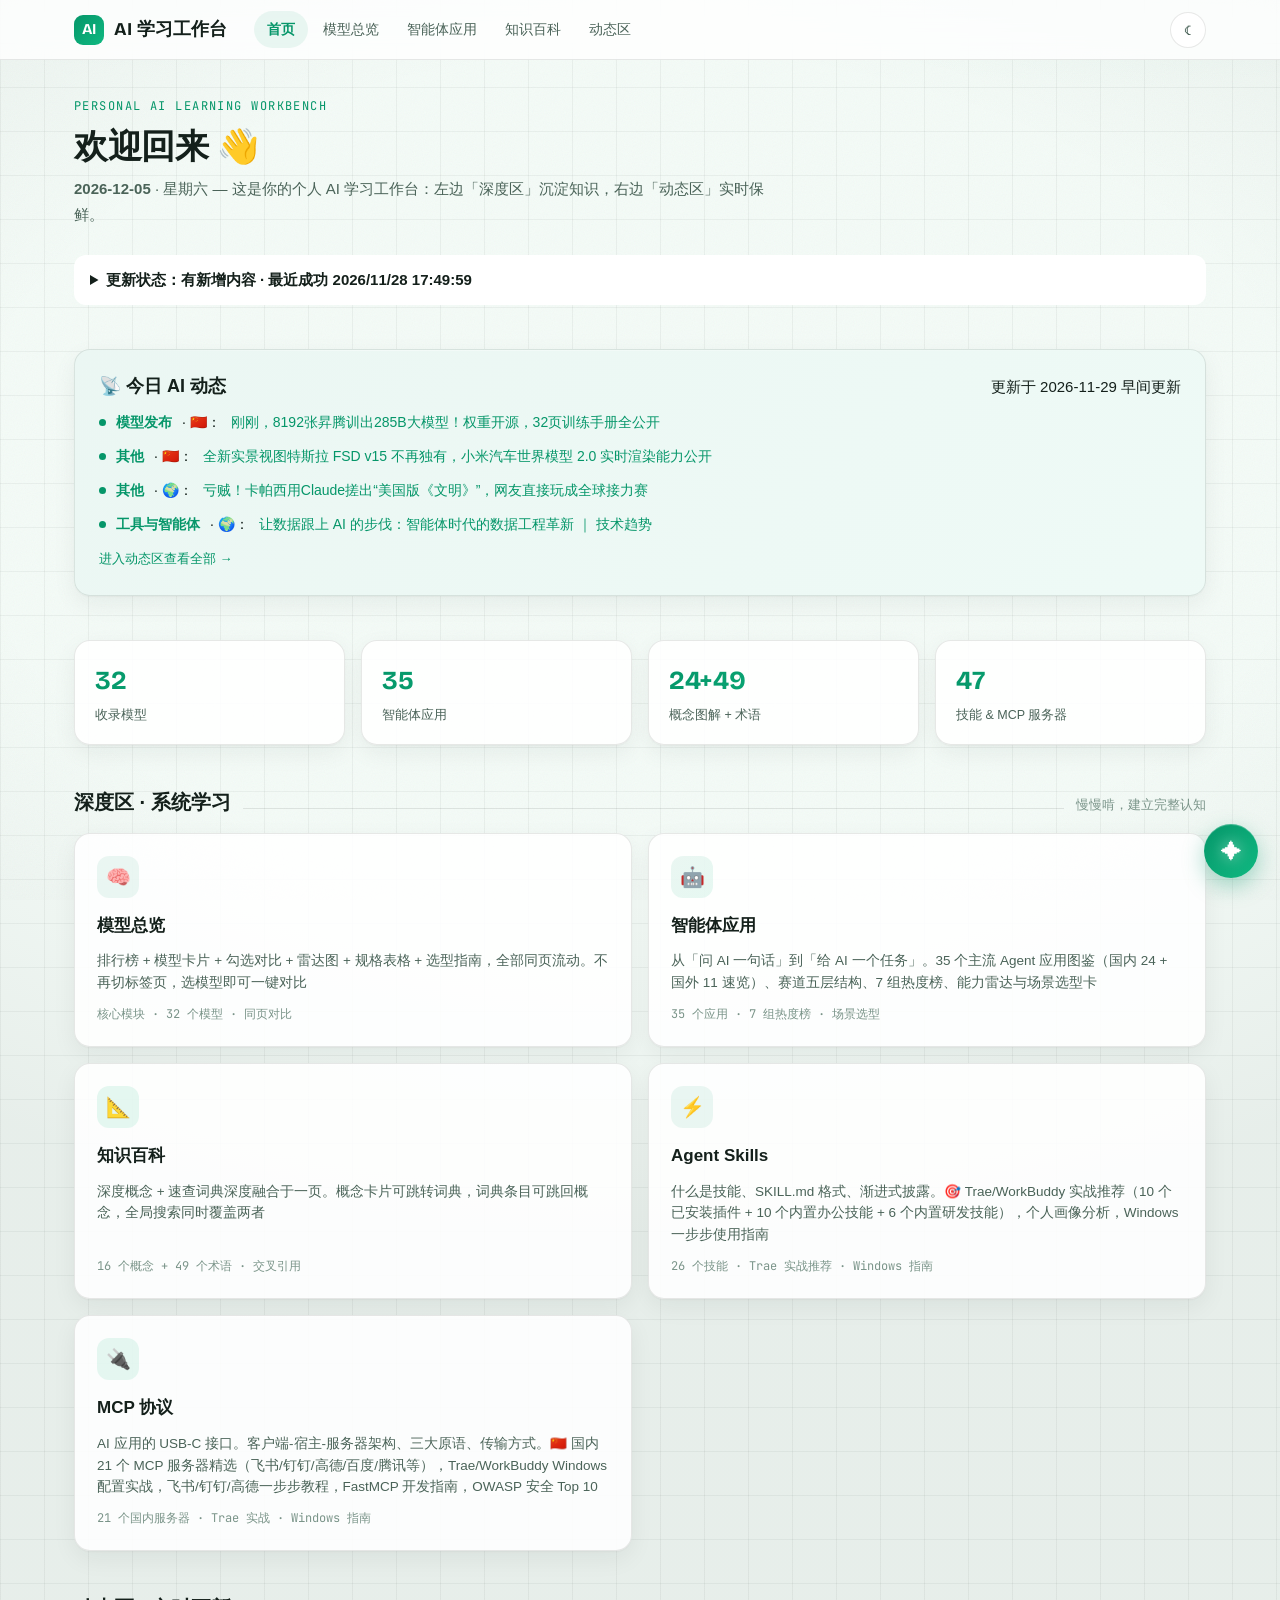
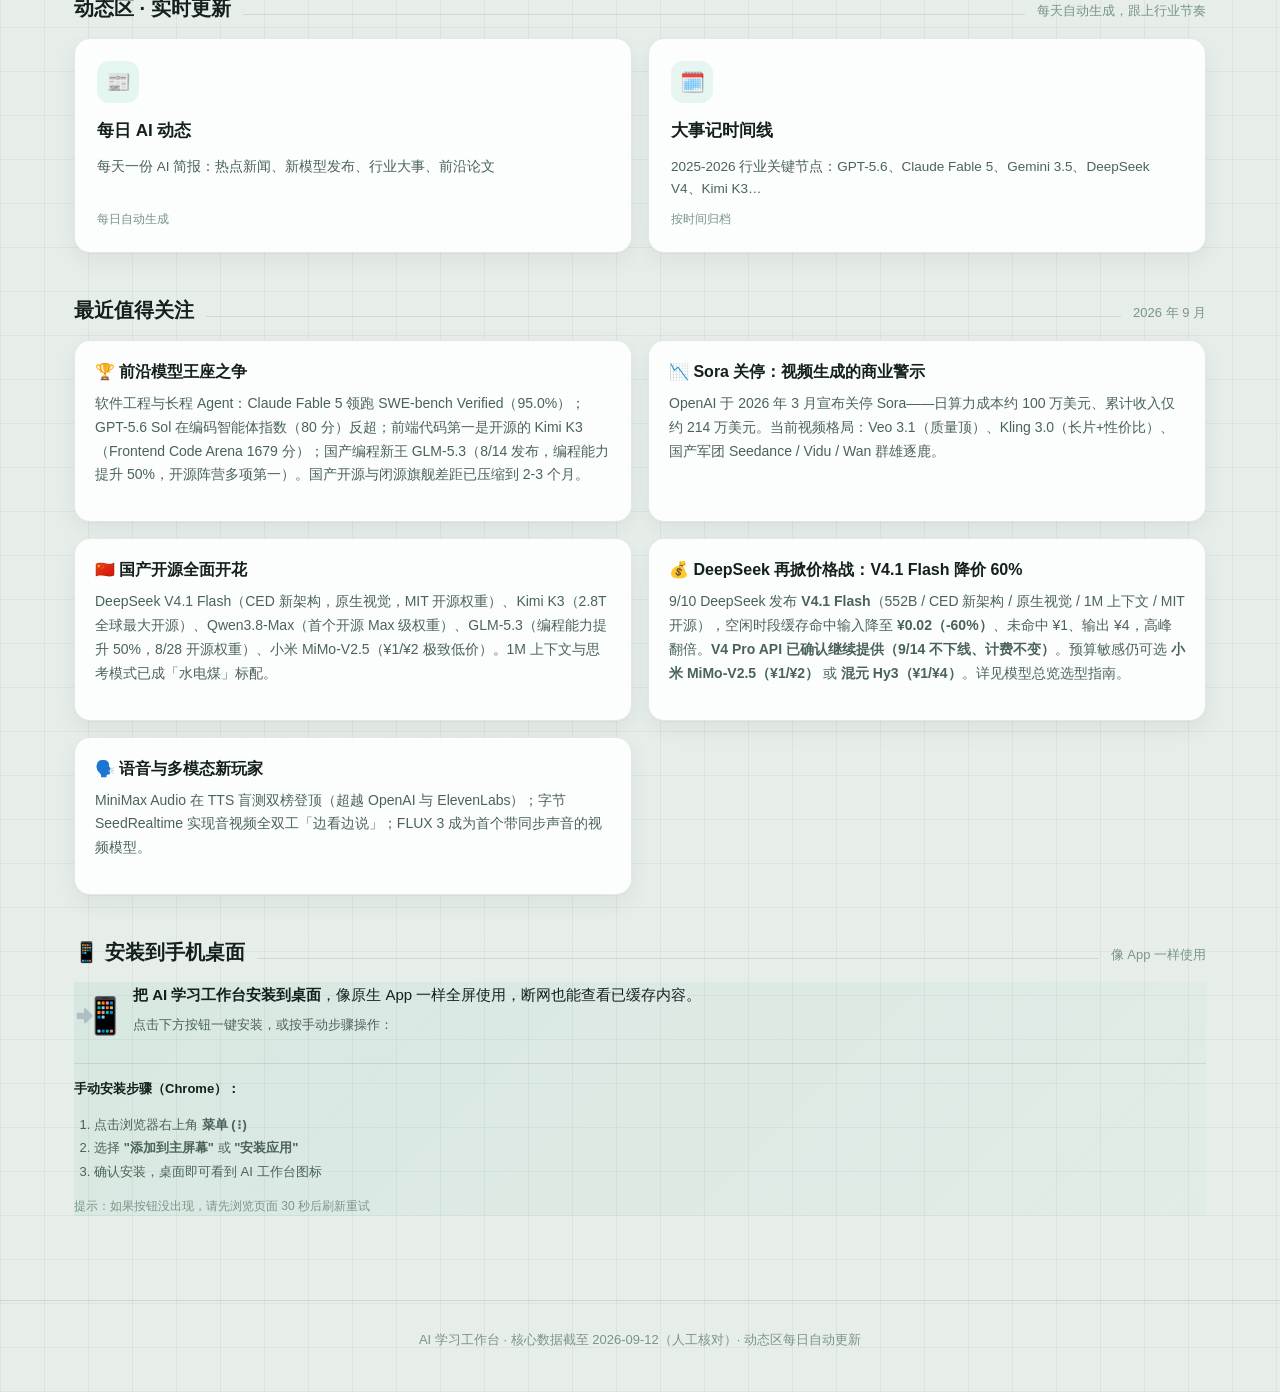
==== commit 1fba3b29: "AI 内容免费更新 2026-11-29_01:50 北京时间" ====
--- a/index.html
+++ b/index.html
@@ -49,13 +49,14 @@
     <div class="today-card">
       <div class="dhead">
         <h3>📡 今日 AI 动态</h3>
-        <span class="dbadge" data-news-badge>更新于 2026-11-28 早间更新</span>
+        <span class="dbadge" data-news-badge>更新于 2026-11-29 早间更新</span>
       </div>
       <!-- __TODAY_CARD__ -->
       <ul>
-        <li><b>价格与额度</b> · 🇨🇳：<a href="https://www.ithome.com/1/033/777.htm" target="_blank" rel="noopener">全球首个：联想为部分 Win11 商用电脑预装 OpenAI ChatGPT，企业登录最高可领 100 美元优惠额度</a></li>
-        <li><b>其他</b> · 🌍：<a href="https://www.infoq.cn/article/vD2gdB9ER7QgjD0W5wds?utm_source=rss&amp;utm_medium=article" target="_blank" rel="noopener">十年：谷歌更新 SRE 著作，拥抱 AI 时代</a></li>
-        <li><b>其他</b> · 🌍：<a href="https://www.infoq.cn/article/MrxlyksI1KxvEKLuCg5P?utm_source=rss&amp;utm_medium=article" target="_blank" rel="noopener">谷歌发布新一代 TPU，开发者：真正重要的不是芯片</a></li>
+        <li><b>模型发布</b> · 🇨🇳：<a href="https://www.qbitai.com/2026/11/513535.html" target="_blank" rel="noopener">刚刚，8192张昇腾训出285B大模型！权重开源，32页训练手册全公开</a></li>
+        <li><b>其他</b> · 🇨🇳：<a href="https://www.ithome.com/1/033/919.htm" target="_blank" rel="noopener">全新实景视图特斯拉 FSD v15 不再独有，小米汽车世界模型 2.0 实时渲染能力公开</a></li>
+        <li><b>其他</b> · 🌍：<a href="https://www.qbitai.com/2026/11/513428.html" target="_blank" rel="noopener">亏贼！卡帕西用Claude搓出“美国版《文明》”，网友直接玩成全球接力赛</a></li>
+        <li><b>工具与智能体</b> · 🌍：<a href="https://www.infoq.cn/article/UHAMyAekF5XtgIXbiLBL?utm_source=rss&amp;utm_medium=article" target="_blank" rel="noopener">让数据跟上 AI 的步伐：智能体时代的数据工程革新 ｜ 技术趋势</a></li>
       </ul>
       <!-- __END_TODAY_CARD__ -->
       <a class="more" href="news.html">进入动态区查看全部 →</a>
